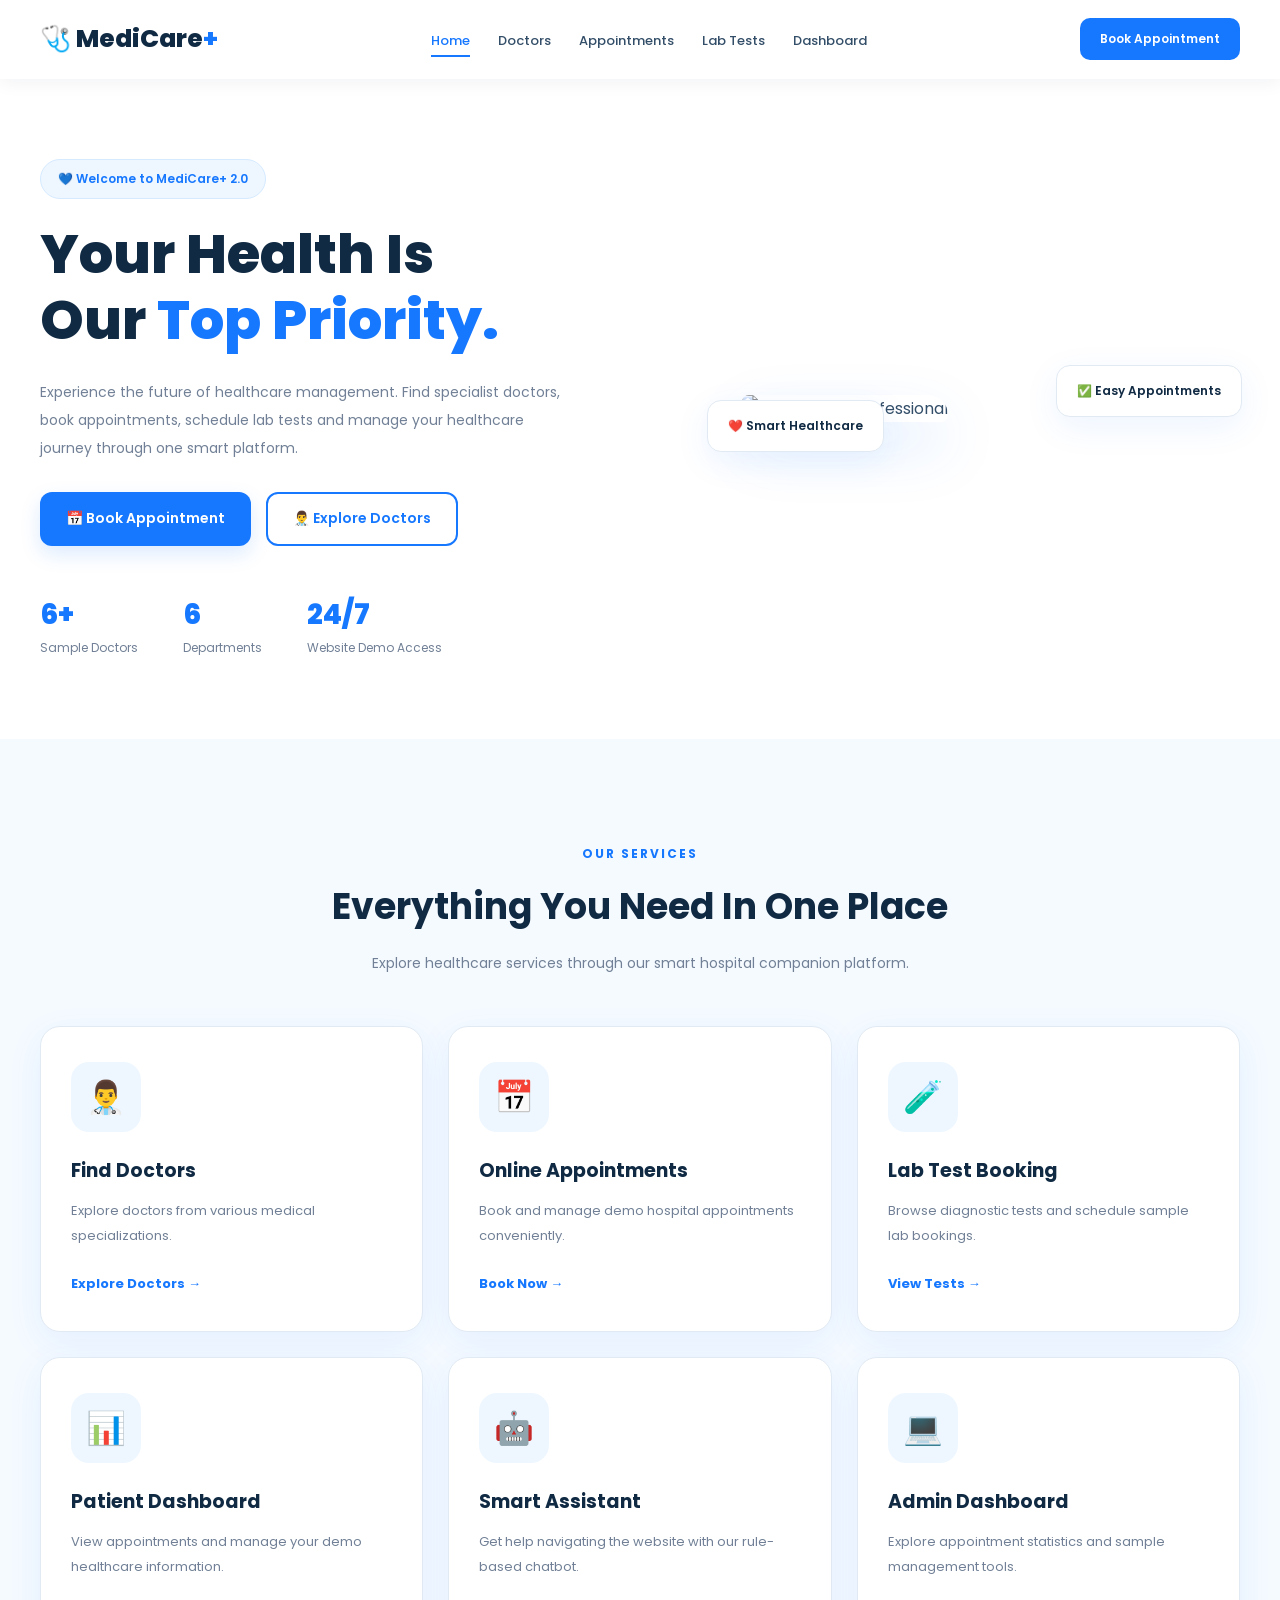
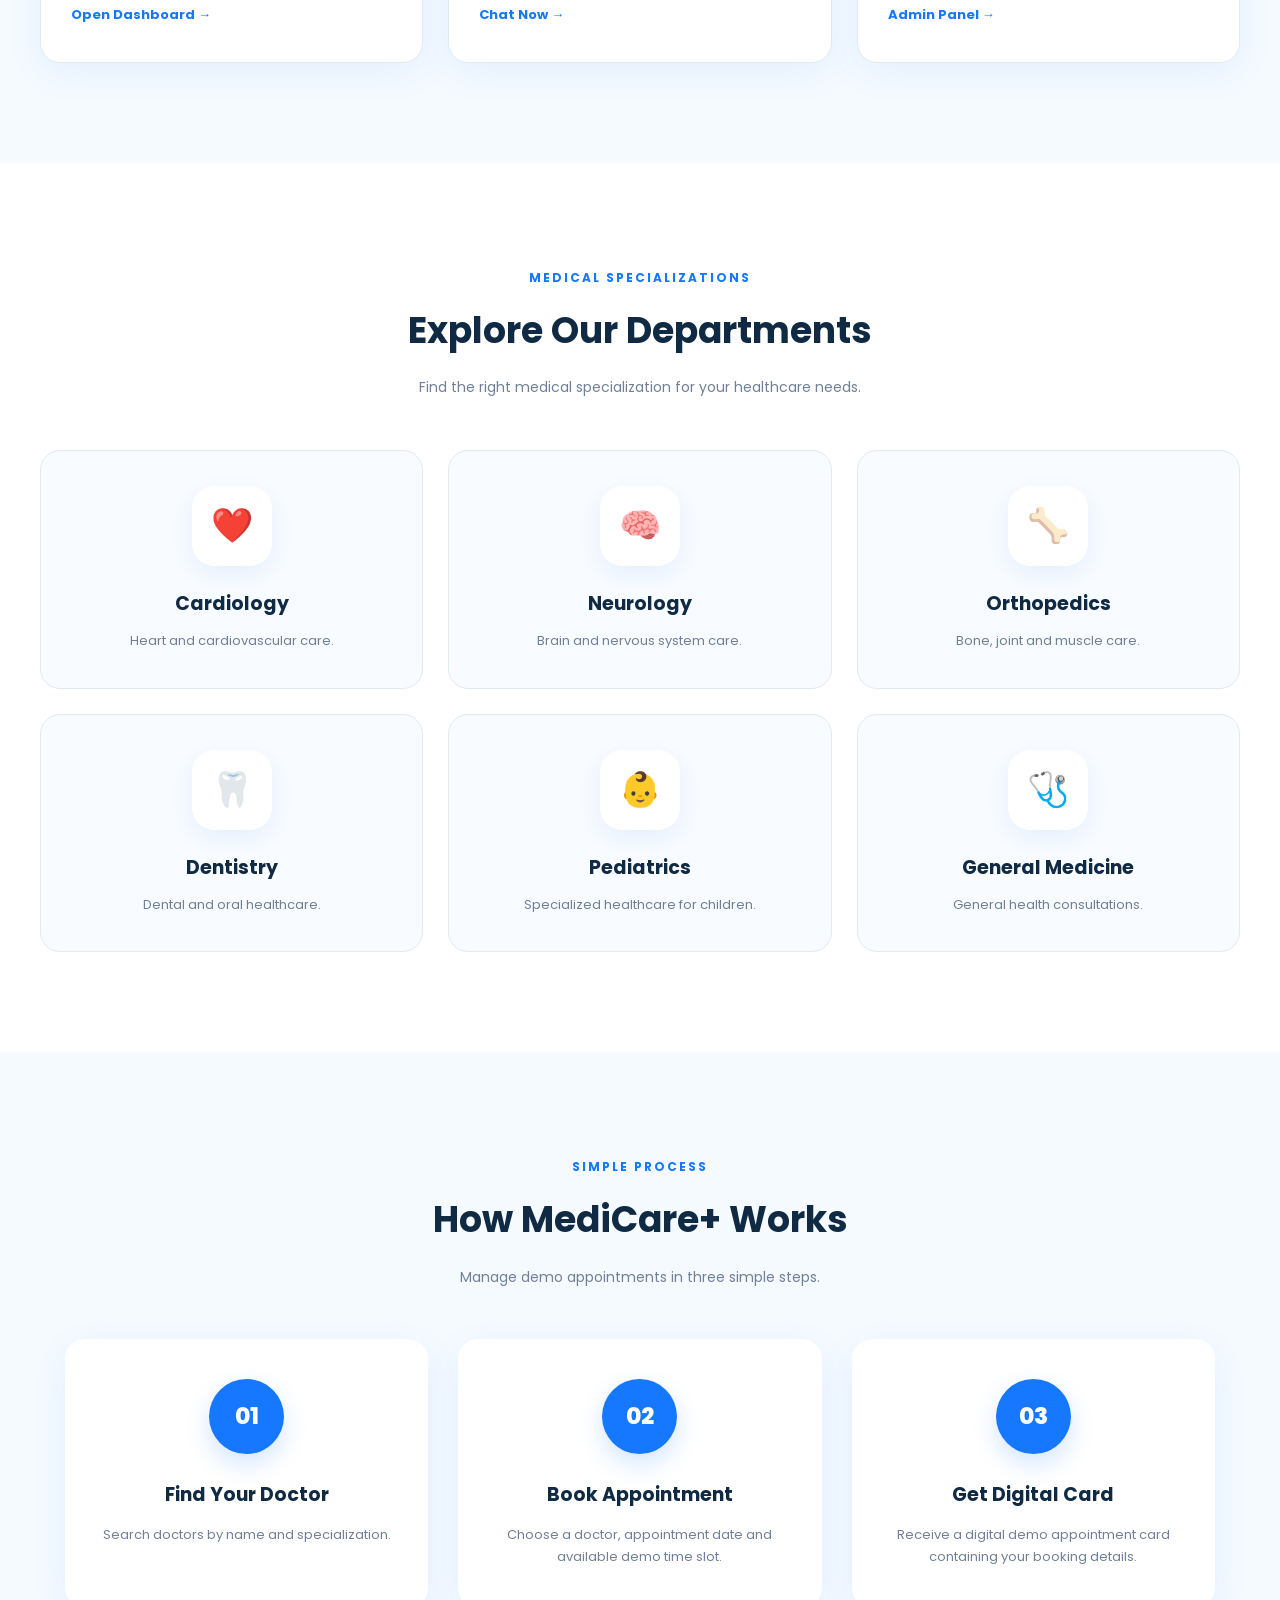
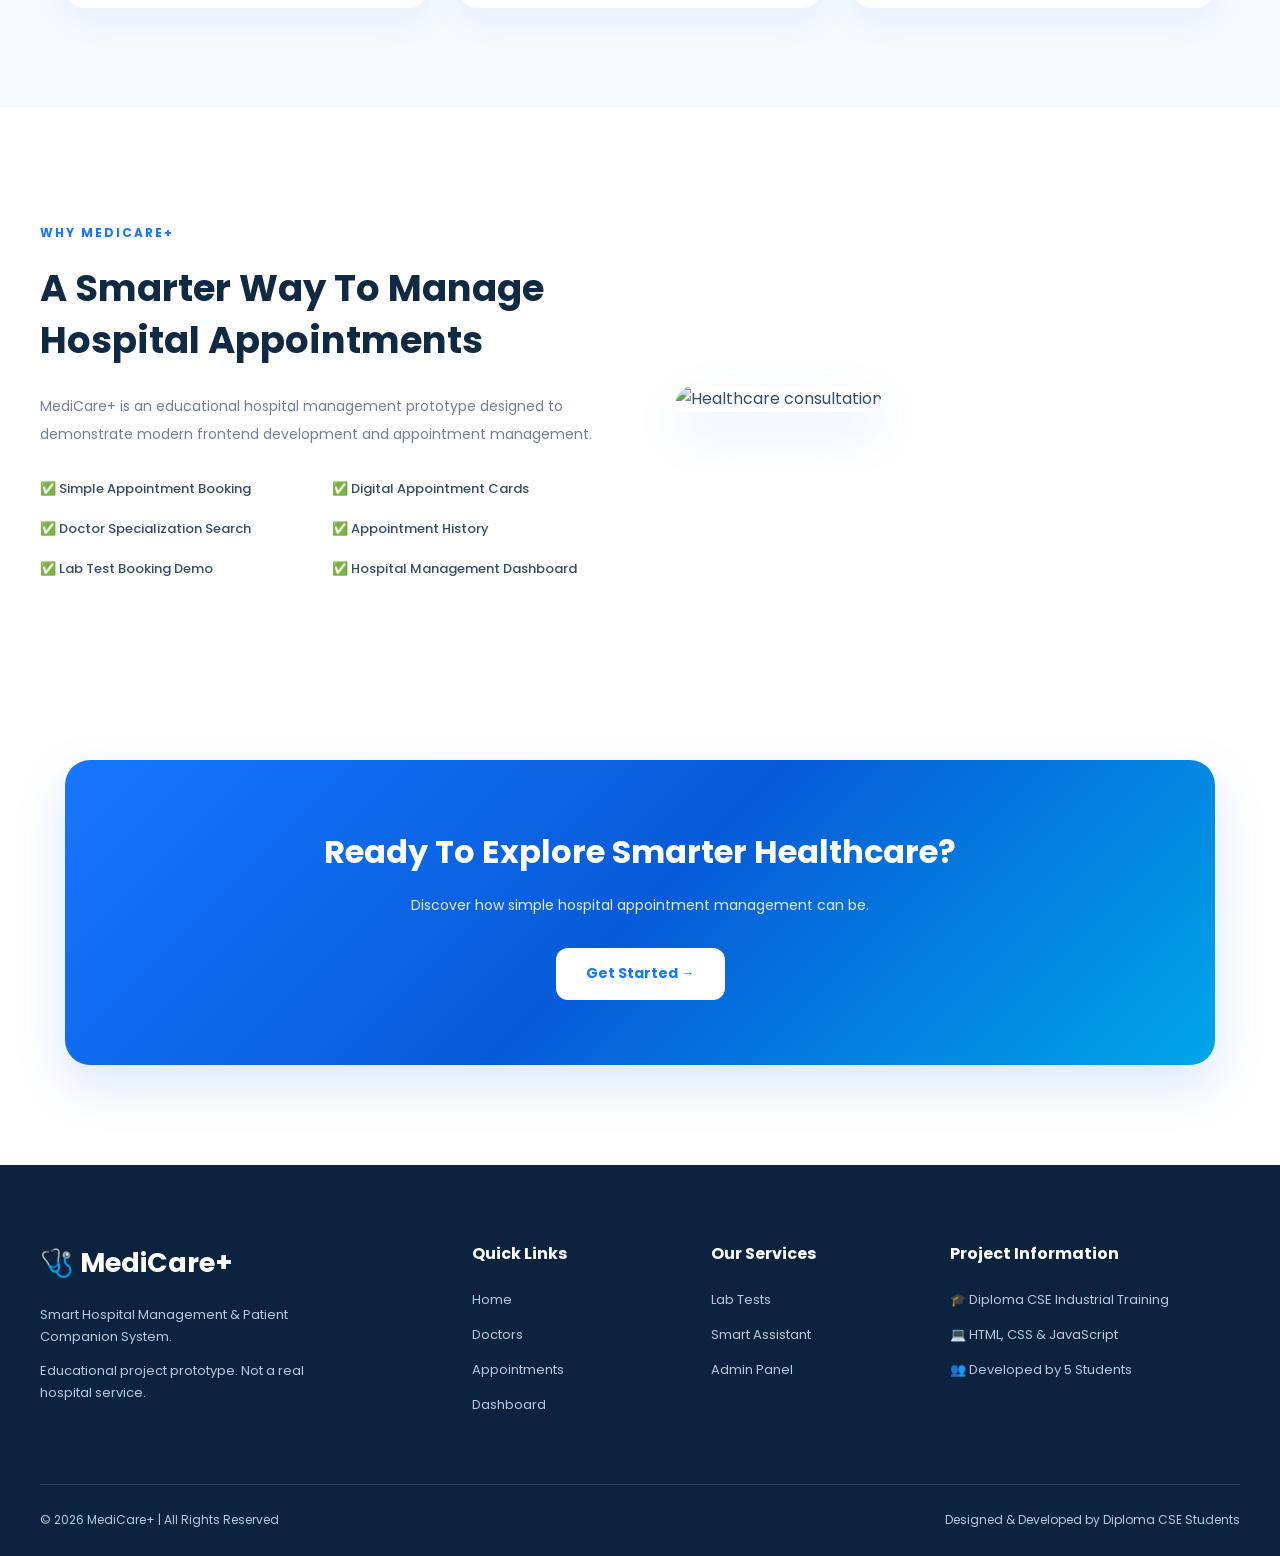
==== index.html @ 61b3fdb5 "main project" ====
<!DOCTYPE html>
<html lang="en">

<head>
    <meta charset="UTF-8">
    <meta name="viewport" content="width=device-width, initial-scale=1.0">

    <title>MediCare+ | Smart Hospital Companion</title>

    <!-- Google Fonts -->
    <link href="https://fonts.googleapis.com/css2?family=Poppins:wght@400;500;600;700;800&display=swap" rel="stylesheet">

    <!-- CSS -->
    <link rel="stylesheet" href="css/style.css">
</head>

<body>

    <!-- ================= NAVBAR ================= -->

    <header class="header">

        <nav class="navbar">

            <a href="index.html" class="logo">
                🩺 MediCare<span>+</span>
            </a>

            <ul class="nav-links">

                <li>
                    <a href="index.html" class="active">Home</a>
                </li>

                <li>
                    <a href="doctors.html">Doctors</a>
                </li>

                <li>
                    <a href="appointment.html">Appointments</a>
                </li>

                <li>
                    <a href="lab-tests.html">Lab Tests</a>
                </li>

                <li>
                    <a href="dashboard.html">Dashboard</a>
                </li>

            </ul>

            <a href="appointment.html" class="nav-btn">
                Book Appointment
            </a>

        </nav>

    </header>


    <!-- ================= HERO SECTION ================= -->

    <section class="hero" id="home">

        <div class="hero-content">

            <div class="hero-badge">
                💙 Welcome to MediCare+ 2.0
            </div>

            <h1>
                Your Health Is
                <br>
                Our <span>Top Priority.</span>
            </h1>

            <p>
                Experience the future of healthcare management.
                Find specialist doctors, book appointments,
                schedule lab tests and manage your healthcare
                journey through one smart platform.
            </p>

            <div class="hero-buttons">

                <a href="appointment.html" class="primary-btn">
                    📅 Book Appointment
                </a>

                <a href="doctors.html" class="secondary-btn">
                    👨‍⚕️ Explore Doctors
                </a>

            </div>

            <div class="hero-stats">

                <div class="stat">
                    <h3>6+</h3>
                    <p>Sample Doctors</p>
                </div>

                <div class="stat">
                    <h3>6</h3>
                    <p>Departments</p>
                </div>

                <div class="stat">
                    <h3>24/7</h3>
                    <p>Website Demo Access</p>
                </div>

            </div>

        </div>


        <div class="hero-image">

            <div class="hero-image-wrapper">

                <img
                    src="https://ik.imagekit.io/nbunyo4rh/doc%201.jpg"
                    alt="Healthcare professional"
                >

                <div class="floating-card card-one">
                    ❤️ Smart Healthcare
                </div>

                <div class="floating-card card-two">
                    ✅ Easy Appointments
                </div>

            </div>

        </div>

    </section>


    <!-- ================= SERVICES ================= -->

    <section class="services">

        <div class="section-title">

            <span>OUR SERVICES</span>

            <h2>Everything You Need In One Place</h2>

            <p>
                Explore healthcare services through our
                smart hospital companion platform.
            </p>

        </div>


        <div class="services-container">

            <div class="service-card">

                <div class="service-icon">👨‍⚕️</div>

                <h3>Find Doctors</h3>

                <p>
                    Explore doctors from various medical
                    specializations.
                </p>

                <a href="doctors.html">
                    Explore Doctors →
                </a>

            </div>


            <div class="service-card">

                <div class="service-icon">📅</div>

                <h3>Online Appointments</h3>

                <p>
                    Book and manage demo hospital
                    appointments conveniently.
                </p>

                <a href="appointment.html">
                    Book Now →
                </a>

            </div>


            <div class="service-card">

                <div class="service-icon">🧪</div>

                <h3>Lab Test Booking</h3>

                <p>
                    Browse diagnostic tests and
                    schedule sample lab bookings.
                </p>

                <a href="lab-tests.html">
                    View Tests →
                </a>

            </div>


            <div class="service-card">

                <div class="service-icon">📊</div>

                <h3>Patient Dashboard</h3>

                <p>
                    View appointments and manage
                    your demo healthcare information.
                </p>

                <a href="dashboard.html">
                    Open Dashboard →
                </a>

            </div>


            <div class="service-card">

                <div class="service-icon">🤖</div>

                <h3>Smart Assistant</h3>

                <p>
                    Get help navigating the website
                    with our rule-based chatbot.
                </p>

                <a href="chatbot.html">
                    Chat Now →
                </a>

            </div>


            <div class="service-card">

                <div class="service-icon">💻</div>

                <h3>Admin Dashboard</h3>

                <p>
                    Explore appointment statistics
                    and sample management tools.
                </p>

                <a href="admin.html">
                    Admin Panel →
                </a>

            </div>

        </div>

    </section>


    <!-- ================= DEPARTMENTS ================= -->

    <section class="departments" id="departments">

        <div class="section-title">

            <span>MEDICAL SPECIALIZATIONS</span>

            <h2>Explore Our Departments</h2>

            <p>
                Find the right medical specialization
                for your healthcare needs.
            </p>

        </div>


        <div class="department-container">

            <div class="department-card">

                <div class="department-icon">❤️</div>

                <h3>Cardiology</h3>

                <p>Heart and cardiovascular care.</p>

            </div>


            <div class="department-card">

                <div class="department-icon">🧠</div>

                <h3>Neurology</h3>

                <p>Brain and nervous system care.</p>

            </div>


            <div class="department-card">

                <div class="department-icon">🦴</div>

                <h3>Orthopedics</h3>

                <p>Bone, joint and muscle care.</p>

            </div>


            <div class="department-card">

                <div class="department-icon">🦷</div>

                <h3>Dentistry</h3>

                <p>Dental and oral healthcare.</p>

            </div>


            <div class="department-card">

                <div class="department-icon">👶</div>

                <h3>Pediatrics</h3>

                <p>Specialized healthcare for children.</p>

            </div>


            <div class="department-card">

                <div class="department-icon">🩺</div>

                <h3>General Medicine</h3>

                <p>General health consultations.</p>

            </div>

        </div>

    </section>


    <!-- ================= HOW IT WORKS ================= -->

    <section class="how-it-works">

        <div class="section-title">

            <span>SIMPLE PROCESS</span>

            <h2>How MediCare+ Works</h2>

            <p>
                Manage demo appointments in three simple steps.
            </p>

        </div>


        <div class="steps-container">

            <div class="step-card">

                <div class="step-number">01</div>

                <h3>Find Your Doctor</h3>

                <p>
                    Search doctors by name and specialization.
                </p>

            </div>


            <div class="step-card">

                <div class="step-number">02</div>

                <h3>Book Appointment</h3>

                <p>
                    Choose a doctor, appointment date
                    and available demo time slot.
                </p>

            </div>


            <div class="step-card">

                <div class="step-number">03</div>

                <h3>Get Digital Card</h3>

                <p>
                    Receive a digital demo appointment card
                    containing your booking details.
                </p>

            </div>

        </div>

    </section>


    <!-- ================= WHY CHOOSE US ================= -->

    <section class="why-choose">

        <div class="why-content">

            <span>WHY MEDICARE+</span>

            <h2>
                A Smarter Way To
                Manage Hospital Appointments
            </h2>

            <p>
                MediCare+ is an educational hospital management
                prototype designed to demonstrate modern
                frontend development and appointment management.
            </p>

            <div class="why-features">

                <div>✅ Simple Appointment Booking</div>

                <div>✅ Digital Appointment Cards</div>

                <div>✅ Doctor Specialization Search</div>

                <div>✅ Appointment History</div>

                <div>✅ Lab Test Booking Demo</div>

                <div>✅ Hospital Management Dashboard</div>

            </div>

        </div>


        <div class="why-image">

            <img
                src="https://ik.imagekit.io/nbunyo4rh/doc%202.jpg"
                alt="Healthcare consultation"
            >

        </div>

    </section>


    <!-- ================= CALL TO ACTION ================= -->

    <section class="cta-section">

        <div class="cta-box">

            <h2>
                Ready To Explore Smarter Healthcare?
            </h2>

            <p>
                Discover how simple hospital appointment
                management can be.
            </p>

            <a href="appointment.html" class="cta-btn">
                Get Started →
            </a>

        </div>

    </section>


    <!-- ================= FOOTER ================= -->

    <footer>

        <div class="footer-container">

            <div class="footer-about">

                <h2>🩺 MediCare+</h2>

                <p>
                    Smart Hospital Management &
                    Patient Companion System.
                </p>

                <p>
                    Educational project prototype.
                    Not a real hospital service.
                </p>

            </div>


            <div class="footer-links">

                <h3>Quick Links</h3>

                <a href="index.html">Home</a>

                <a href="doctors.html">Doctors</a>

                <a href="appointment.html">Appointments</a>

                <a href="dashboard.html">Dashboard</a>

            </div>


            <div class="footer-links">

                <h3>Our Services</h3>

                <a href="lab-tests.html">Lab Tests</a>

                <a href="chatbot.html">Smart Assistant</a>

                <a href="admin.html">Admin Panel</a>

            </div>


            <div class="footer-contact">

                <h3>Project Information</h3>

                <p>🎓 Diploma CSE Industrial Training</p>

                <p>💻 HTML, CSS & JavaScript</p>

                <p>👥 Developed by 5 Students</p>

            </div>

        </div>


        <div class="footer-bottom">

            <p>
                © 2026 MediCare+ | All Rights Reserved
            </p>

            <p>
                Designed & Developed by Diploma CSE Students
            </p>

        </div>

    </footer>


    <!-- JAVASCRIPT -->

    <script src="js/script.js"></script>

</body>
</html>
---- css/style.css ----
/* ==========================================
   MEDICARE+ 2.0
   BLUE & WHITE PROFESSIONAL THEME
========================================== */

/* GOOGLE FONT & GLOBAL RESET */

* {
    margin: 0;
    padding: 0;
    box-sizing: border-box;
}

:root {
    --primary: #1677ff;
    --primary-dark: #075bd8;
    --secondary: #00b8d9;
    --dark: #102a43;
    --text: #334e68;
    --gray: #718096;
    --light: #eef7ff;
    --white: #ffffff;
    --border: #e1eaf3;
    --shadow: 0 10px 35px rgba(22, 119, 255, 0.08);
}

html {
    scroll-behavior: smooth;
}

body {
    font-family: 'Poppins', sans-serif;
    background: #ffffff;
    color: var(--text);
    line-height: 1.7;
    overflow-x: hidden;
}

a {
    text-decoration: none;
}

button,
input,
select {
    font-family: 'Poppins', sans-serif;
}

button {
    cursor: pointer;
}

section {
    scroll-margin-top: 90px;
}

/* ==========================================
   COMMON BUTTONS
========================================== */

.primary-btn {
    display: inline-flex;
    align-items: center;
    justify-content: center;
    gap: 8px;

    padding: 14px 26px;

    color: white;
    background: var(--primary);

    border: none;
    border-radius: 12px;

    font-size: 14px;
    font-weight: 600;

    box-shadow: 0 8px 20px rgba(22, 119, 255, 0.15);

    transition: 0.3s ease;
}

.primary-btn:hover {
    background: var(--primary-dark);
    transform: translateY(-3px);
    box-shadow: 0 12px 25px rgba(22, 119, 255, 0.22);
}

.secondary-btn {
    display: inline-flex;
    align-items: center;
    justify-content: center;

    padding: 13px 25px;

    color: var(--primary);
    background: white;

    border: 2px solid var(--primary);
    border-radius: 12px;

    font-size: 14px;
    font-weight: 600;

    transition: 0.3s ease;
}

.secondary-btn:hover {
    color: white;
    background: var(--primary);
}

/* ==========================================
   NAVBAR
========================================== */

.header {
    position: sticky;
    top: 0;
    z-index: 1000;

    width: 100%;
    background: rgba(255, 255, 255, 0.97);

    box-shadow: 0 3px 18px rgba(16, 42, 67, 0.06);
    backdrop-filter: blur(12px);
}

.navbar {
    max-width: 1250px;
    margin: auto;
    padding: 18px 25px;

    display: flex;
    align-items: center;
    justify-content: space-between;
    gap: 25px;
}

.logo {
    color: var(--dark);
    font-size: 25px;
    font-weight: 800;
    white-space: nowrap;
}

.logo span {
    color: var(--primary);
}

.nav-links {
    display: flex;
    align-items: center;
    gap: 28px;
    list-style: none;
}

.nav-links a {
    position: relative;
    color: var(--text);
    font-size: 13px;
    font-weight: 500;
    transition: 0.3s;
}

.nav-links a:hover,
.nav-links a.active {
    color: var(--primary);
}

.nav-links a::after {
    content: "";
    position: absolute;
    bottom: -7px;
    left: 0;

    width: 0;
    height: 2px;

    background: var(--primary);
    transition: 0.3s;
}

.nav-links a:hover::after,
.nav-links a.active::after {
    width: 100%;
}

.nav-btn {
    padding: 11px 20px;

    color: white;
    background: var(--primary);

    border-radius: 10px;

    font-size: 12px;
    font-weight: 600;
    white-space: nowrap;

    transition: 0.3s;
}

.nav-btn:hover {
    background: var(--primary-dark);
}

/* ==========================================
   HERO SECTION
========================================== */

.hero {
    max-width: 1250px;
    min-height: 650px;
    margin: auto;
    padding: 80px 25px;

    display: grid;
    grid-template-columns: 1.1fr 0.9fr;
    align-items: center;
    gap: 55px;
}

.hero-content {
    animation: slideInLeft 0.9s ease;
}

.hero-badge {
    display: inline-block;

    padding: 9px 17px;
    margin-bottom: 22px;

    color: var(--primary);
    background: var(--light);

    border: 1px solid #d5eaff;
    border-radius: 30px;

    font-size: 12px;
    font-weight: 600;
}

.hero-content h1 {
    color: var(--dark);
    font-size: 55px;
    font-weight: 800;
    line-height: 1.2;
    margin-bottom: 25px;
}

.hero-content h1 span {
    color: var(--primary);
}

.hero-content > p {
    max-width: 530px;
    color: var(--gray);
    font-size: 14px;
    line-height: 2;
    margin-bottom: 30px;
}

.hero-buttons {
    display: flex;
    flex-wrap: wrap;
    gap: 15px;
}

.hero-stats {
    display: flex;
    flex-wrap: wrap;
    gap: 45px;
    margin-top: 45px;
}

.stat h3 {
    color: var(--primary);
    font-size: 28px;
    font-weight: 800;
}

.stat p {
    color: var(--gray);
    font-size: 12px;
}

.hero-image {
    display: flex;
    justify-content: center;
}

.hero-image-wrapper {
    position: relative;
    width: 100%;
    max-width: 480px;

    animation: floatDoctor 5s ease-in-out infinite;
}

.hero-image-wrapper > img {
    width: 100%;
    height: 490px;

    object-fit: cover;

    border-radius: 35px 100px 35px 100px;

    box-shadow: 0 25px 60px rgba(22, 119, 255, 0.15);
}

.floating-card {
    position: absolute;

    padding: 15px 20px;

    background: white;
    border: 1px solid var(--border);
    border-radius: 14px;

    box-shadow: var(--shadow);

    color: var(--dark);
    font-size: 12px;
    font-weight: 600;

    animation: floatingCard 3.5s ease-in-out infinite;
}

.card-one {
    top: 18%;
    left: -35px;
}

.card-two {
    right: -20px;
    bottom: 18%;
    animation-delay: 1s;
}

/* ==========================================
   SERVICES
========================================== */

.services {
    padding: 100px 25px;
    background: #f5faff;
}

.section-title {
    text-align: center;
    margin-bottom: 50px;
}

.section-title span {
    display: inline-block;

    color: var(--primary);

    font-size: 12px;
    font-weight: 700;
    letter-spacing: 2px;

    margin-bottom: 12px;
}

.section-title h2 {
    color: var(--dark);
    font-size: 36px;
    font-weight: 700;
    margin-bottom: 15px;
}

.section-title p {
    max-width: 600px;
    margin: auto;

    color: var(--gray);
    font-size: 14px;
}

.services-container {
    max-width: 1200px;
    margin: auto;

    display: grid;
    grid-template-columns: repeat(3, 1fr);
    gap: 25px;
}

.service-card {
    padding: 35px 30px;

    background: white;
    border: 1px solid var(--border);
    border-radius: 20px;

    box-shadow: var(--shadow);

    transition: 0.35s ease;
}

.service-card:hover {
    transform: translateY(-10px);
    border-color: #b9d9ff;
    box-shadow: 0 20px 45px rgba(22, 119, 255, 0.13);
}

.service-icon {
    display: flex;
    align-items: center;
    justify-content: center;

    width: 70px;
    height: 70px;

    background: var(--light);
    border-radius: 18px;

    font-size: 32px;

    margin-bottom: 23px;
}

.service-card h3 {
    color: var(--dark);
    font-size: 19px;
    margin-bottom: 12px;
}

.service-card p {
    color: var(--gray);
    font-size: 13px;
    line-height: 1.9;
    margin-bottom: 20px;
}

.service-card a {
    color: var(--primary);
    font-size: 13px;
    font-weight: 700;
}

.service-card a:hover {
    color: var(--primary-dark);
}

/* ==========================================
   DEPARTMENTS
========================================== */

.departments {
    padding: 100px 25px;
    background: white;
}

.department-container {
    max-width: 1200px;
    margin: auto;

    display: grid;
    grid-template-columns: repeat(3, 1fr);
    gap: 25px;
}

.department-card {
    padding: 35px 25px;

    text-align: center;

    background: #f8fbff;
    border: 1px solid var(--border);
    border-radius: 20px;

    transition: 0.35s ease;
}

.department-card:hover {
    transform: translateY(-8px);
    background: var(--light);
    border-color: #b9d9ff;
}

.department-icon {
    display: flex;
    align-items: center;
    justify-content: center;

    width: 80px;
    height: 80px;

    margin: 0 auto 22px;

    background: white;
    border-radius: 22px;

    font-size: 34px;

    box-shadow: 0 8px 22px rgba(22, 119, 255, 0.08);
}

.department-card h3 {
    color: var(--dark);
    font-size: 19px;
    margin-bottom: 10px;
}

.department-card p {
    color: var(--gray);
    font-size: 13px;
}

/* ==========================================
   HOW IT WORKS
========================================== */

.how-it-works {
    padding: 100px 25px;
    background: #f5faff;
}

.steps-container {
    max-width: 1150px;
    margin: auto;

    display: grid;
    grid-template-columns: repeat(3, 1fr);
    gap: 30px;
}

.step-card {
    padding: 40px 30px;

    background: white;
    border-radius: 20px;

    text-align: center;
    box-shadow: var(--shadow);

    transition: 0.35s;
}

.step-card:hover {
    transform: translateY(-8px);
}

.step-number {
    display: flex;
    align-items: center;
    justify-content: center;

    width: 75px;
    height: 75px;

    margin: 0 auto 25px;

    background: var(--primary);
    color: white;

    border-radius: 50%;

    font-size: 23px;
    font-weight: 800;

    box-shadow: 0 10px 25px rgba(22, 119, 255, 0.18);
}

.step-card h3 {
    color: var(--dark);
    font-size: 19px;
    margin-bottom: 12px;
}

.step-card p {
    color: var(--gray);
    font-size: 13px;
}

/* ==========================================
   WHY CHOOSE MEDICARE+
========================================== */

.why-choose {
    max-width: 1250px;
    margin: auto;
    padding: 110px 25px;

    display: grid;
    grid-template-columns: 1fr 1fr;
    align-items: center;
    gap: 70px;
}

.why-content > span {
    color: var(--primary);
    font-size: 12px;
    font-weight: 700;
    letter-spacing: 2px;
}

.why-content h2 {
    color: var(--dark);
    font-size: 37px;
    line-height: 1.4;
    margin: 18px 0 25px;
}

.why-content > p {
    color: var(--gray);
    font-size: 14px;
    line-height: 2;
    margin-bottom: 30px;
}

.why-features {
    display: grid;
    grid-template-columns: 1fr 1fr;
    gap: 18px;
}

.why-features div {
    font-size: 13px;
    font-weight: 500;
    color: var(--text);
}

.why-image img {
    width: 100%;
    height: 440px;

    object-fit: cover;

    border-radius: 80px 25px 80px 25px;

    box-shadow: 0 20px 50px rgba(22, 119, 255, 0.12);
}

/* ==========================================
   CALL TO ACTION
========================================== */

.cta-section {
    padding: 70px 25px 100px;
}

.cta-box {
    max-width: 1150px;
    margin: auto;
    padding: 65px 30px;

    text-align: center;

    color: white;

    background: linear-gradient(
        135deg,
        #1677ff,
        #075bd8,
        #00a6e8
    );

    border-radius: 25px;

    box-shadow: 0 20px 50px rgba(22, 119, 255, 0.17);
}

.cta-box h2 {
    font-size: 32px;
    margin-bottom: 15px;
}

.cta-box p {
    font-size: 14px;
    opacity: 0.9;
    margin-bottom: 30px;
}

.cta-btn {
    display: inline-block;

    padding: 14px 30px;

    background: white;
    color: var(--primary);

    border-radius: 12px;

    font-size: 14px;
    font-weight: 700;

    transition: 0.3s;
}

.cta-btn:hover {
    transform: translateY(-4px);
    box-shadow: 0 10px 25px rgba(0, 0, 0, 0.12);
}

/* ==========================================
   FOOTER
========================================== */

footer {
    background: #0c2340;
    color: white;
    padding: 75px 25px 25px;
}

.footer-container {
    max-width: 1200px;
    margin: auto;

    display: grid;
    grid-template-columns: 2fr 1fr 1fr 1.5fr;
    gap: 45px;
}

.footer-about h2 {
    font-size: 27px;
    margin-bottom: 18px;
}

.footer-about p {
    max-width: 310px;
    color: #b8c7d9;
    font-size: 13px;
    margin-bottom: 12px;
}

.footer-links h3,
.footer-contact h3 {
    font-size: 16px;
    margin-bottom: 22px;
}

.footer-links a {
    display: block;
    color: #b8c7d9;
    font-size: 13px;
    margin-bottom: 13px;
    transition: 0.3s;
}

.footer-links a:hover {
    color: #67c7ff;
}

.footer-contact p {
    color: #b8c7d9;
    font-size: 13px;
    margin-bottom: 13px;
}

.footer-bottom {
    max-width: 1200px;
    margin: 55px auto 0;
    padding-top: 25px;

    border-top: 1px solid rgba(255, 255, 255, 0.12);

    display: flex;
    justify-content: space-between;
    gap: 20px;
}

.footer-bottom p {
    color: #b8c7d9;
    font-size: 12px;
}

/* ==========================================
   ANIMATIONS
========================================== */

@keyframes slideInLeft {
    from {
        opacity: 0;
        transform: translateX(-35px);
    }

    to {
        opacity: 1;
        transform: translateX(0);
    }
}

@keyframes floatDoctor {
    0%, 100% {
        transform: translateY(0);
    }

    50% {
        transform: translateY(-15px);
    }
}

@keyframes floatingCard {
    0%, 100% {
        transform: translateY(0);
    }

    50% {
        transform: translateY(-12px);
    }
}

/* ==========================================
   TABLET RESPONSIVE
========================================== */

@media (max-width: 1024px) {

    .nav-links {
        gap: 15px;
    }

    .nav-links a {
        font-size: 12px;
    }

    .hero {
        gap: 30px;
    }

    .hero-content h1 {
        font-size: 43px;
    }

    .hero-image-wrapper > img {
        height: 420px;
    }

    .services-container,
    .department-container {
        grid-template-columns: repeat(2, 1fr);
    }

    .footer-container {
        grid-template-columns: repeat(2, 1fr);
    }

}

/* ==========================================
   MOBILE RESPONSIVE
========================================== */

@media (max-width: 768px) {

    .navbar {
        padding: 15px 20px;
    }

    .logo {
        font-size: 21px;
    }

    .nav-links {
        display: none;
    }

    .nav-btn {
        font-size: 11px;
        padding: 10px 12px;
    }

    .hero {
        grid-template-columns: 1fr;
        padding: 65px 20px;
        text-align: center;
    }

    .hero-content h1 {
        font-size: 39px;
    }

    .hero-content > p {
        margin-left: auto;
        margin-right: auto;
    }

    .hero-buttons,
    .hero-stats {
        justify-content: center;
    }

    .hero-image-wrapper > img {
        height: 380px;
        border-radius: 30px;
    }

    .floating-card {
        font-size: 10px;
        padding: 10px 13px;
    }

    .card-one {
        left: 0;
    }

    .card-two {
        right: 0;
    }

    .services,
    .departments,
    .how-it-works {
        padding: 75px 20px;
    }

    .section-title h2 {
        font-size: 29px;
    }

    .services-container,
    .department-container,
    .steps-container {
        grid-template-columns: repeat(2, 1fr);
        gap: 20px;
    }

    .why-choose {
        grid-template-columns: 1fr;
        padding: 75px 20px;
        gap: 40px;
    }

    .why-content h2 {
        font-size: 30px;
    }

    .why-image img {
        height: 340px;
        border-radius: 30px;
    }

    .cta-box {
        padding: 45px 22px;
    }

    .cta-box h2 {
        font-size: 25px;
    }

    .footer-container {
        grid-template-columns: repeat(2, 1fr);
        gap: 35px;
    }

    .footer-bottom {
        flex-direction: column;
        text-align: center;
    }

}

/* ==========================================
   SMALL MOBILE DEVICES
========================================== */

@media (max-width: 480px) {

    .hero-content h1 {
        font-size: 32px;
    }

    .hero-stats {
        gap: 25px;
    }

    .hero-image-wrapper > img {
        height: 300px;
    }

    .services-container,
    .department-container,
    .steps-container {
        grid-template-columns: 1fr;
    }

    .why-features {
        grid-template-columns: 1fr;
    }

    .footer-container {
        grid-template-columns: 1fr;
    }

}

/* ==========================================
   ACCESSIBILITY
========================================== */

@media (prefers-reduced-motion: reduce) {

    *,
    *::before,
    *::after {
        animation-duration: 0.01ms !important;
        animation-iteration-count: 1 !important;
        transition-duration: 0.01ms !important;
        scroll-behavior: auto !important;
    }

}
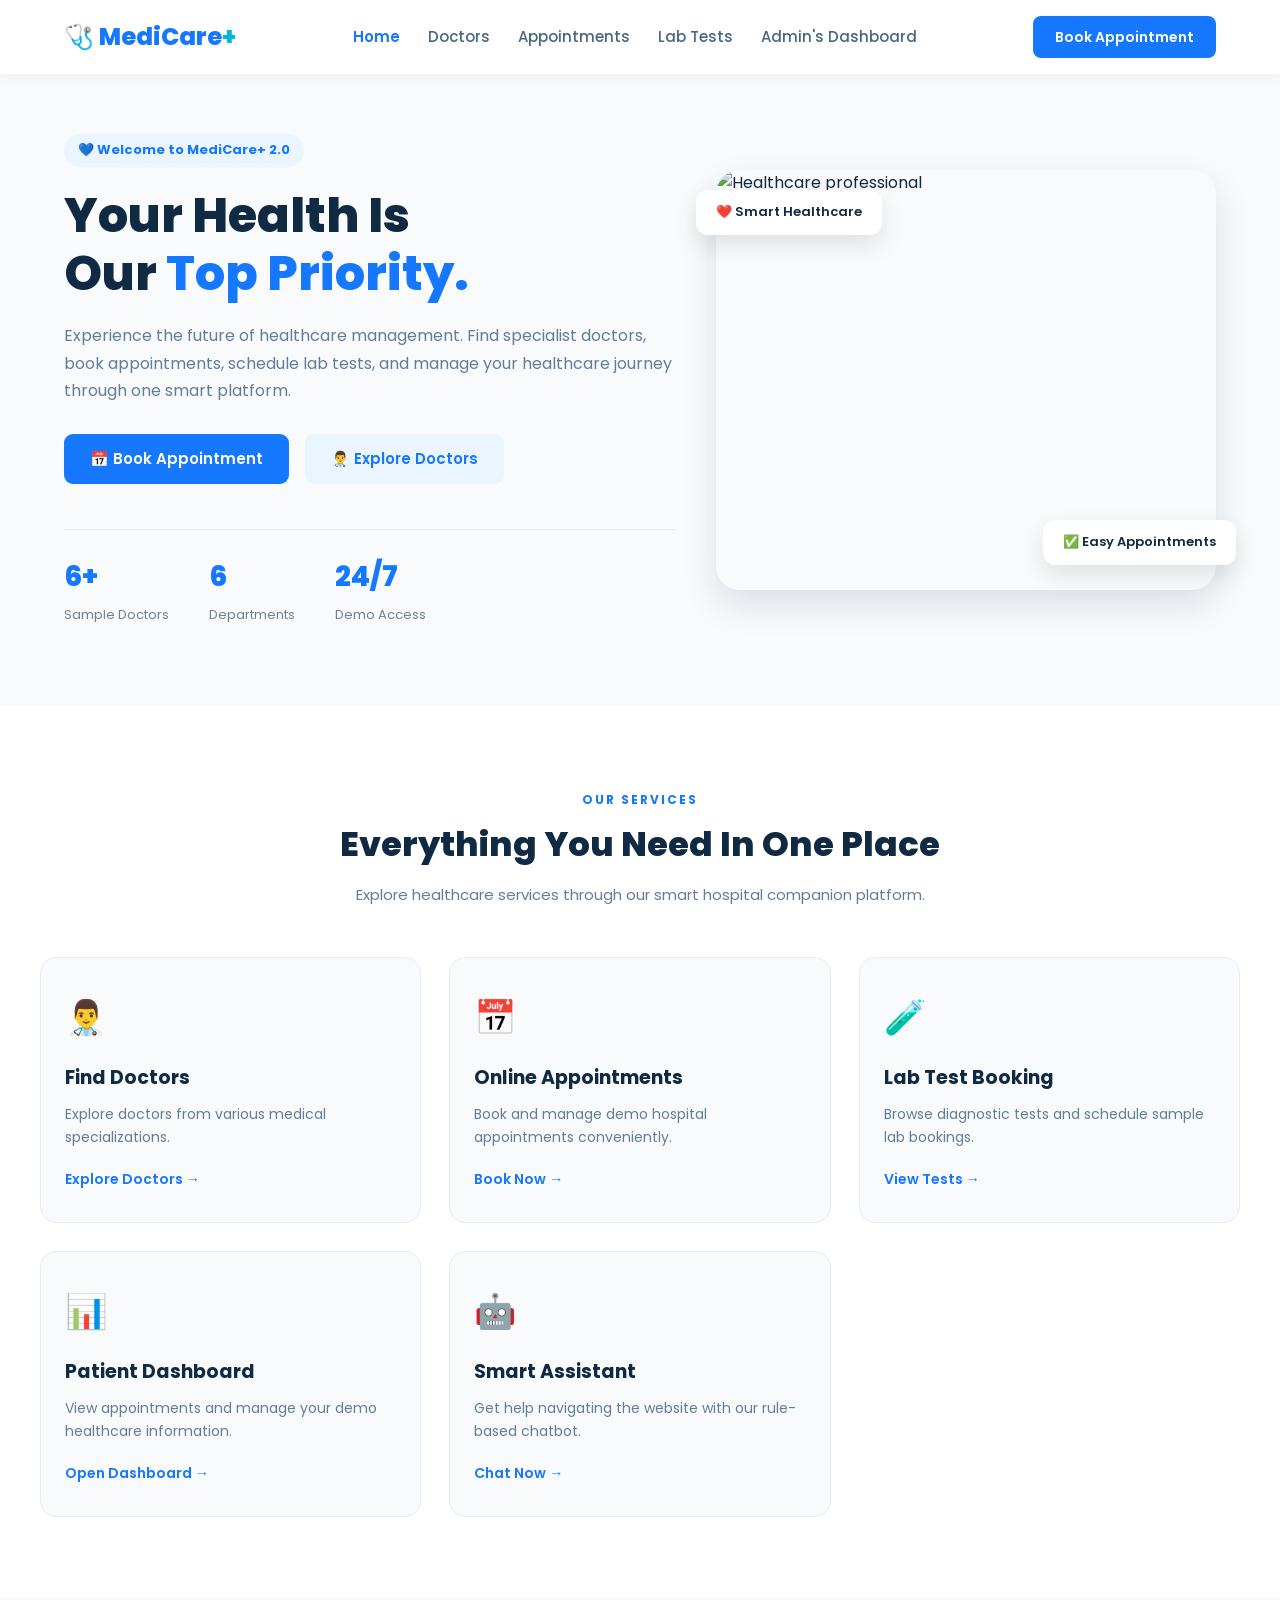
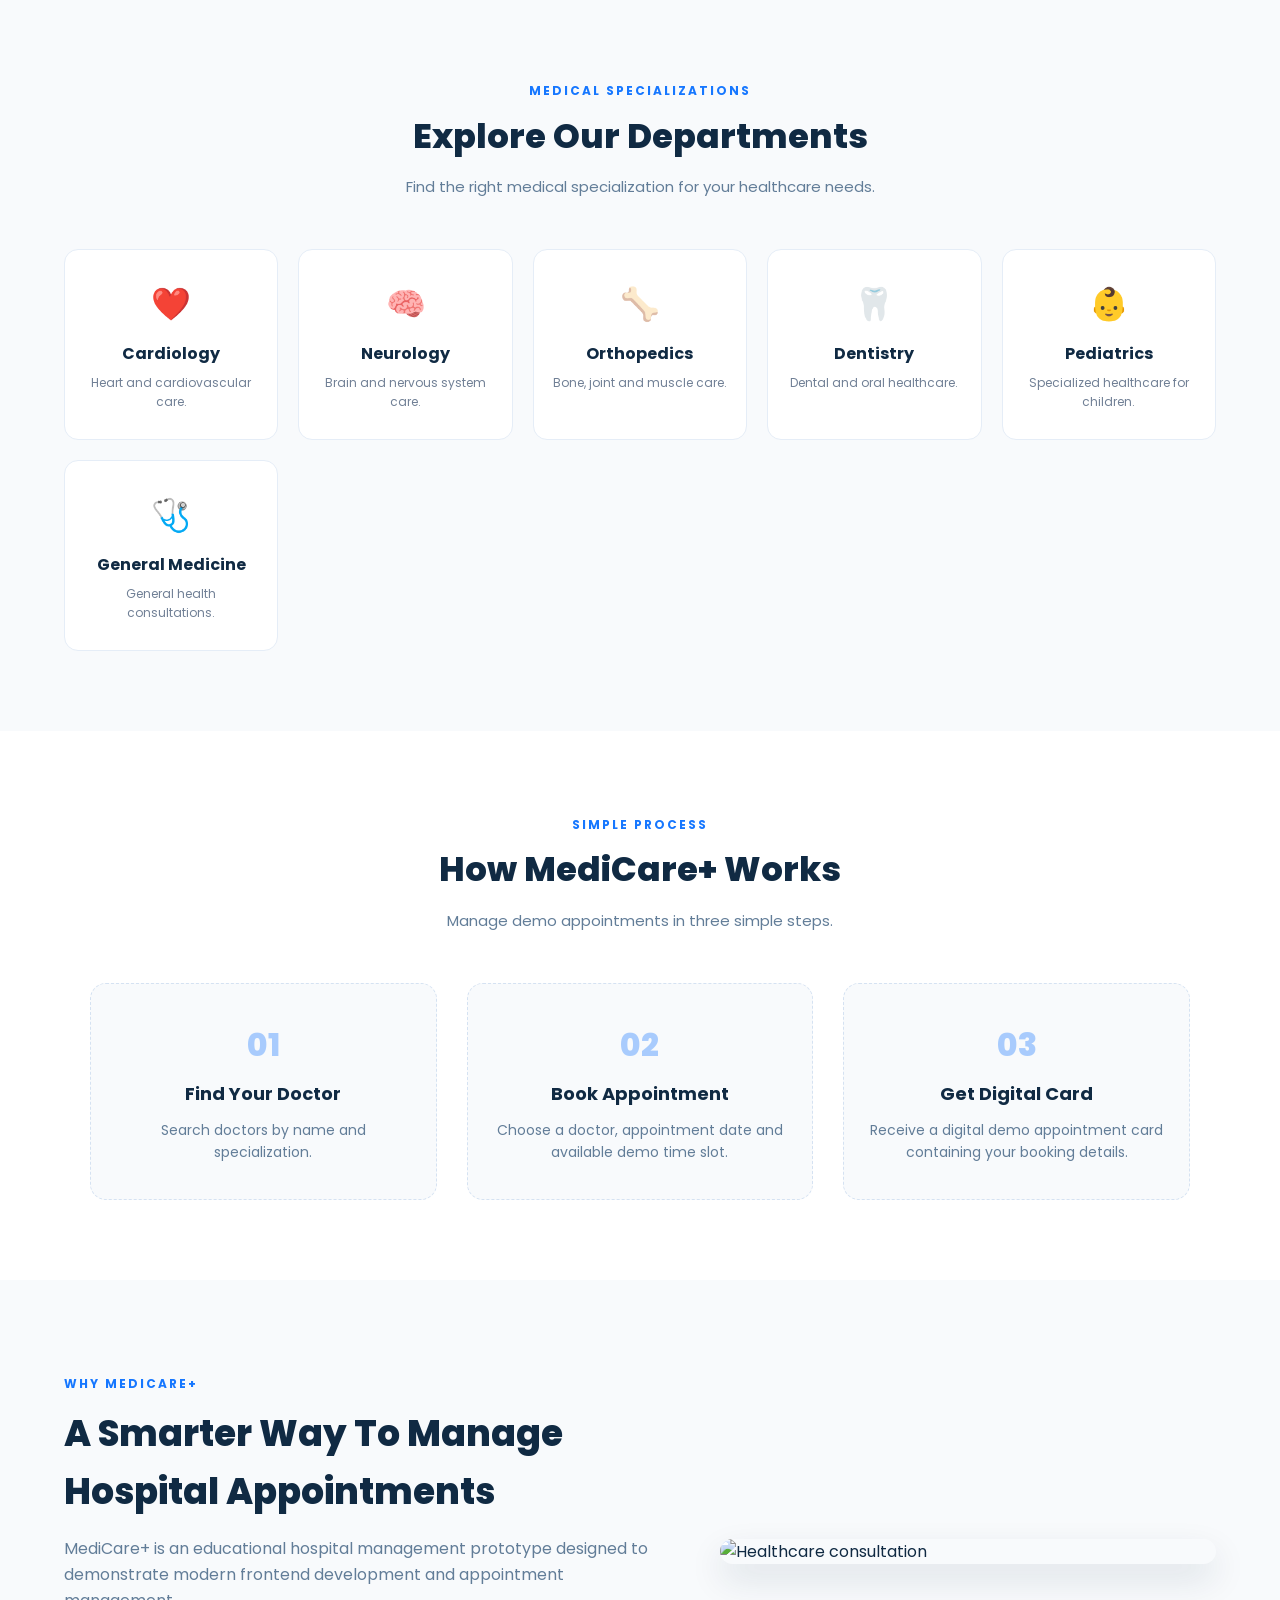
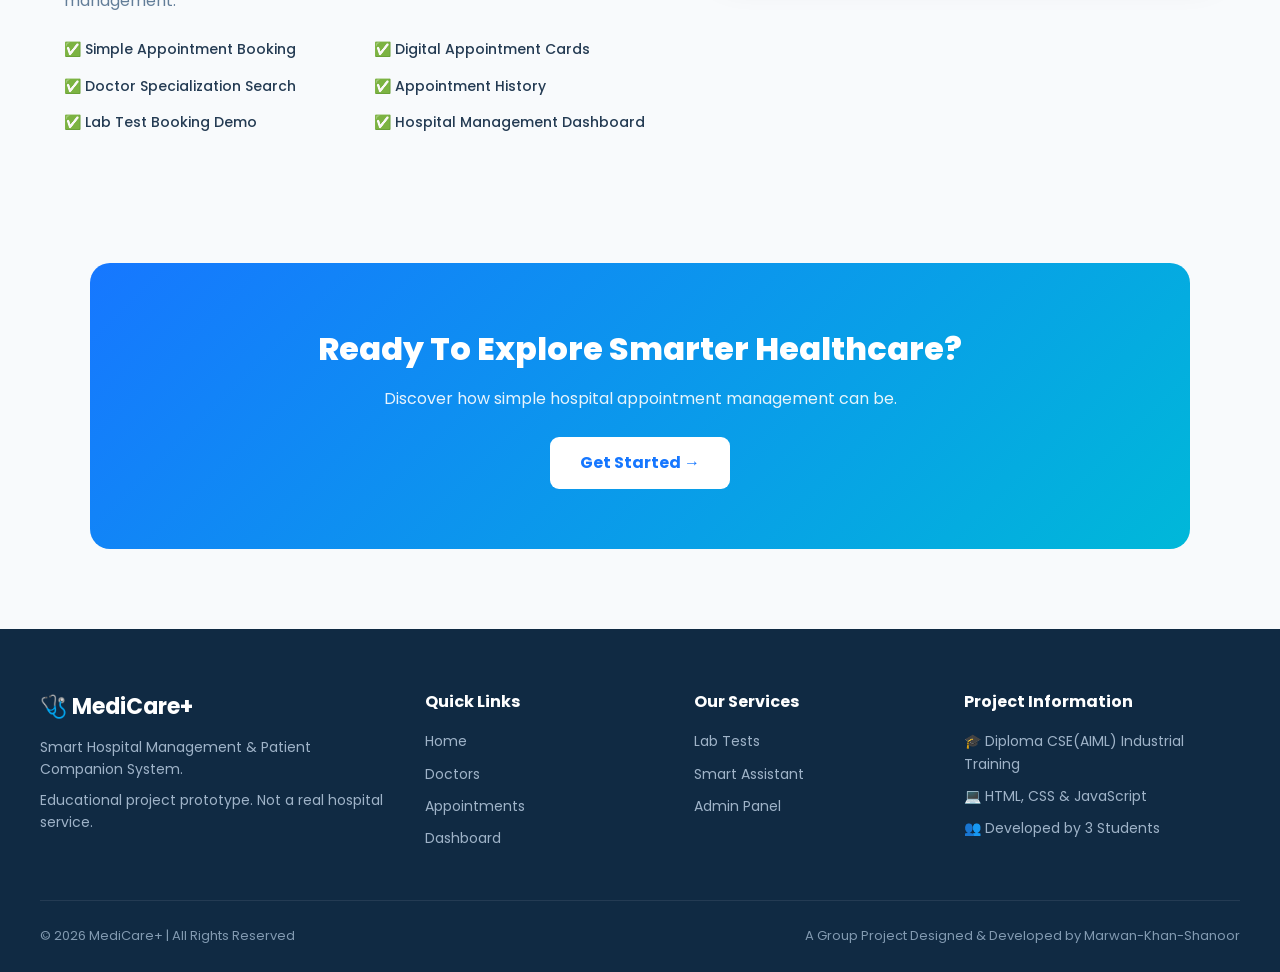
==== commit 5dc2c333: "updated css n html" ====
--- a/index.html
+++ b/index.html
@@ -1,589 +1,290 @@
-<!DOCTYPE html>
+<!doctype html>
 <html lang="en">
-
-<head>
-    <meta charset="UTF-8">
-    <meta name="viewport" content="width=device-width, initial-scale=1.0">
-
+  <head>
+    <meta charset="UTF-8" />
+    <meta name="viewport" content="width=device-width, initial-scale=1.0" />
     <title>MediCare+ | Smart Hospital Companion</title>
 
     <!-- Google Fonts -->
-    <link href="https://fonts.googleapis.com/css2?family=Poppins:wght@400;500;600;700;800&display=swap" rel="stylesheet">
+    <link rel="preconnect" href="https://fonts.googleapis.com" />
+    <link rel="preconnect" href="https://fonts.gstatic.com" crossorigin />
+    <link
+      href="https://fonts.googleapis.com/css2?family=Poppins:wght@400;500;600;700;800&display=swap"
+      rel="stylesheet"
+    />
 
     <!-- CSS -->
-    <link rel="stylesheet" href="css/style.css">
-</head>
-
-<body>
-
+    <link rel="stylesheet" href="css/style.css" />
+  </head>
+
+  <body>
     <!-- ================= NAVBAR ================= -->
-
     <header class="header">
-
-        <nav class="navbar">
-
-            <a href="index.html" class="logo">
-                🩺 MediCare<span>+</span>
-            </a>
-
-            <ul class="nav-links">
-
-                <li>
-                    <a href="index.html" class="active">Home</a>
-                </li>
-
-                <li>
-                    <a href="doctors.html">Doctors</a>
-                </li>
-
-                <li>
-                    <a href="appointment.html">Appointments</a>
-                </li>
-
-                <li>
-                    <a href="lab-tests.html">Lab Tests</a>
-                </li>
-
-                <li>
-                    <a href="dashboard.html">Dashboard</a>
-                </li>
-
-            </ul>
-
-            <a href="appointment.html" class="nav-btn">
-                Book Appointment
-            </a>
-
-        </nav>
-
+      <nav class="navbar">
+        <a href="index.html" class="logo">🩺 MediCare<span>+</span></a>
+
+        <ul class="nav-links">
+          <li><a href="index.html" class="active">Home</a></li>
+          <li><a href="doctors.html">Doctors</a></li>
+          <li><a href="appointment.html">Appointments</a></li>
+          <li><a href="lab-tests.html">Lab Tests</a></li>
+          <li><a href="admin.html">Admin's Dashboard</a></li>
+        </ul>
+
+        <a href="appointment.html" class="nav-btn">Book Appointment</a>
+      </nav>
     </header>
 
-
     <!-- ================= HERO SECTION ================= -->
-
     <section class="hero" id="home">
-
-        <div class="hero-content">
-
-            <div class="hero-badge">
-                💙 Welcome to MediCare+ 2.0
-            </div>
-
-            <h1>
-                Your Health Is
-                <br>
-                Our <span>Top Priority.</span>
-            </h1>
-
-            <p>
-                Experience the future of healthcare management.
-                Find specialist doctors, book appointments,
-                schedule lab tests and manage your healthcare
-                journey through one smart platform.
-            </p>
-
-            <div class="hero-buttons">
-
-                <a href="appointment.html" class="primary-btn">
-                    📅 Book Appointment
-                </a>
-
-                <a href="doctors.html" class="secondary-btn">
-                    👨‍⚕️ Explore Doctors
-                </a>
-
-            </div>
-
-            <div class="hero-stats">
-
-                <div class="stat">
-                    <h3>6+</h3>
-                    <p>Sample Doctors</p>
-                </div>
-
-                <div class="stat">
-                    <h3>6</h3>
-                    <p>Departments</p>
-                </div>
-
-                <div class="stat">
-                    <h3>24/7</h3>
-                    <p>Website Demo Access</p>
-                </div>
-
-            </div>
-
-        </div>
-
-
-        <div class="hero-image">
-
-            <div class="hero-image-wrapper">
-
-                <img
-                    src="https://ik.imagekit.io/nbunyo4rh/doc%201.jpg"
-                    alt="Healthcare professional"
-                >
-
-                <div class="floating-card card-one">
-                    ❤️ Smart Healthcare
-                </div>
-
-                <div class="floating-card card-two">
-                    ✅ Easy Appointments
-                </div>
-
-            </div>
-
-        </div>
-
-    </section>
-
+      <div class="hero-content">
+        <div class="hero-badge">💙 Welcome to MediCare+ 2.0</div>
+
+        <h1>Your Health Is<br />Our <span>Top Priority.</span></h1>
+
+        <p>
+          Experience the future of healthcare management. Find specialist
+          doctors, book appointments, schedule lab tests, and manage your
+          healthcare journey through one smart platform.
+        </p>
+
+        <div class="hero-buttons">
+          <a href="appointment.html" class="primary-btn">📅 Book Appointment</a>
+          <a href="doctors.html" class="secondary-btn">👨‍⚕️ Explore Doctors</a>
+        </div>
+
+        <div class="hero-stats">
+          <div class="stat">
+            <h3>6+</h3>
+            <p>Sample Doctors</p>
+          </div>
+          <div class="stat">
+            <h3>6</h3>
+            <p>Departments</p>
+          </div>
+          <div class="stat">
+            <h3>24/7</h3>
+            <p>Demo Access</p>
+          </div>
+        </div>
+      </div>
+
+      <div class="hero-image">
+        <div class="hero-image-wrapper">
+          <img
+            src="https://ik.imagekit.io/nbunyo4rh/doc%201.jpg"
+            alt="Healthcare professional"
+          />
+          <div class="floating-card card-one">❤️ Smart Healthcare</div>
+          <div class="floating-card card-two">✅ Easy Appointments</div>
+        </div>
+      </div>
+    </section>
 
     <!-- ================= SERVICES ================= -->
-
     <section class="services">
-
-        <div class="section-title">
-
-            <span>OUR SERVICES</span>
-
-            <h2>Everything You Need In One Place</h2>
-
-            <p>
-                Explore healthcare services through our
-                smart hospital companion platform.
-            </p>
-
-        </div>
-
-
-        <div class="services-container">
-
-            <div class="service-card">
-
-                <div class="service-icon">👨‍⚕️</div>
-
-                <h3>Find Doctors</h3>
-
-                <p>
-                    Explore doctors from various medical
-                    specializations.
-                </p>
-
-                <a href="doctors.html">
-                    Explore Doctors →
-                </a>
-
-            </div>
-
-
-            <div class="service-card">
-
-                <div class="service-icon">📅</div>
-
-                <h3>Online Appointments</h3>
-
-                <p>
-                    Book and manage demo hospital
-                    appointments conveniently.
-                </p>
-
-                <a href="appointment.html">
-                    Book Now →
-                </a>
-
-            </div>
-
-
-            <div class="service-card">
-
-                <div class="service-icon">🧪</div>
-
-                <h3>Lab Test Booking</h3>
-
-                <p>
-                    Browse diagnostic tests and
-                    schedule sample lab bookings.
-                </p>
-
-                <a href="lab-tests.html">
-                    View Tests →
-                </a>
-
-            </div>
-
-
-            <div class="service-card">
-
-                <div class="service-icon">📊</div>
-
-                <h3>Patient Dashboard</h3>
-
-                <p>
-                    View appointments and manage
-                    your demo healthcare information.
-                </p>
-
-                <a href="dashboard.html">
-                    Open Dashboard →
-                </a>
-
-            </div>
-
-
-            <div class="service-card">
-
-                <div class="service-icon">🤖</div>
-
-                <h3>Smart Assistant</h3>
-
-                <p>
-                    Get help navigating the website
-                    with our rule-based chatbot.
-                </p>
-
-                <a href="chatbot.html">
-                    Chat Now →
-                </a>
-
-            </div>
-
-
-            <div class="service-card">
-
-                <div class="service-icon">💻</div>
-
-                <h3>Admin Dashboard</h3>
-
-                <p>
-                    Explore appointment statistics
-                    and sample management tools.
-                </p>
-
-                <a href="admin.html">
-                    Admin Panel →
-                </a>
-
-            </div>
-
-        </div>
-
-    </section>
-
+      <div class="section-title">
+        <span>OUR SERVICES</span>
+        <h2>Everything You Need In One Place</h2>
+        <p>
+          Explore healthcare services through our smart hospital companion
+          platform.
+        </p>
+      </div>
+
+      <div class="services-container">
+        <div class="service-card">
+          <div class="service-icon">👨‍⚕️</div>
+          <h3>Find Doctors</h3>
+          <p>Explore doctors from various medical specializations.</p>
+          <a href="doctors.html">Explore Doctors &rarr;</a>
+        </div>
+
+        <div class="service-card">
+          <div class="service-icon">📅</div>
+          <h3>Online Appointments</h3>
+          <p>Book and manage demo hospital appointments conveniently.</p>
+          <a href="appointment.html">Book Now &rarr;</a>
+        </div>
+
+        <div class="service-card">
+          <div class="service-icon">🧪</div>
+          <h3>Lab Test Booking</h3>
+          <p>Browse diagnostic tests and schedule sample lab bookings.</p>
+          <a href="lab-tests.html">View Tests &rarr;</a>
+        </div>
+
+        <div class="service-card">
+          <div class="service-icon">📊</div>
+          <h3>Patient Dashboard</h3>
+          <p>View appointments and manage your demo healthcare information.</p>
+          <a href="dashboard.html">Open Dashboard &rarr;</a>
+        </div>
+
+        <div class="service-card">
+          <div class="service-icon">🤖</div>
+          <h3>Smart Assistant</h3>
+          <p>Get help navigating the website with our rule-based chatbot.</p>
+          <a href="chatbot.html">Chat Now &rarr;</a>
+        </div>
+      </div>
+    </section>
 
     <!-- ================= DEPARTMENTS ================= -->
-
     <section class="departments" id="departments">
-
-        <div class="section-title">
-
-            <span>MEDICAL SPECIALIZATIONS</span>
-
-            <h2>Explore Our Departments</h2>
-
-            <p>
-                Find the right medical specialization
-                for your healthcare needs.
-            </p>
-
-        </div>
-
-
-        <div class="department-container">
-
-            <div class="department-card">
-
-                <div class="department-icon">❤️</div>
-
-                <h3>Cardiology</h3>
-
-                <p>Heart and cardiovascular care.</p>
-
-            </div>
-
-
-            <div class="department-card">
-
-                <div class="department-icon">🧠</div>
-
-                <h3>Neurology</h3>
-
-                <p>Brain and nervous system care.</p>
-
-            </div>
-
-
-            <div class="department-card">
-
-                <div class="department-icon">🦴</div>
-
-                <h3>Orthopedics</h3>
-
-                <p>Bone, joint and muscle care.</p>
-
-            </div>
-
-
-            <div class="department-card">
-
-                <div class="department-icon">🦷</div>
-
-                <h3>Dentistry</h3>
-
-                <p>Dental and oral healthcare.</p>
-
-            </div>
-
-
-            <div class="department-card">
-
-                <div class="department-icon">👶</div>
-
-                <h3>Pediatrics</h3>
-
-                <p>Specialized healthcare for children.</p>
-
-            </div>
-
-
-            <div class="department-card">
-
-                <div class="department-icon">🩺</div>
-
-                <h3>General Medicine</h3>
-
-                <p>General health consultations.</p>
-
-            </div>
-
-        </div>
-
-    </section>
-
+      <div class="section-title">
+        <span>MEDICAL SPECIALIZATIONS</span>
+        <h2>Explore Our Departments</h2>
+        <p>Find the right medical specialization for your healthcare needs.</p>
+      </div>
+
+      <div class="department-container">
+        <div class="department-card">
+          <div class="department-icon">❤️</div>
+          <h3>Cardiology</h3>
+          <p>Heart and cardiovascular care.</p>
+        </div>
+
+        <div class="department-card">
+          <div class="department-icon">🧠</div>
+          <h3>Neurology</h3>
+          <p>Brain and nervous system care.</p>
+        </div>
+
+        <div class="department-card">
+          <div class="department-icon">🦴</div>
+          <h3>Orthopedics</h3>
+          <p>Bone, joint and muscle care.</p>
+        </div>
+
+        <div class="department-card">
+          <div class="department-icon">🦷</div>
+          <h3>Dentistry</h3>
+          <p>Dental and oral healthcare.</p>
+        </div>
+
+        <div class="department-card">
+          <div class="department-icon">👶</div>
+          <h3>Pediatrics</h3>
+          <p>Specialized healthcare for children.</p>
+        </div>
+
+        <div class="department-card">
+          <div class="department-icon">🩺</div>
+          <h3>General Medicine</h3>
+          <p>General health consultations.</p>
+        </div>
+      </div>
+    </section>
 
     <!-- ================= HOW IT WORKS ================= -->
-
     <section class="how-it-works">
-
-        <div class="section-title">
-
-            <span>SIMPLE PROCESS</span>
-
-            <h2>How MediCare+ Works</h2>
-
-            <p>
-                Manage demo appointments in three simple steps.
-            </p>
-
-        </div>
-
-
-        <div class="steps-container">
-
-            <div class="step-card">
-
-                <div class="step-number">01</div>
-
-                <h3>Find Your Doctor</h3>
-
-                <p>
-                    Search doctors by name and specialization.
-                </p>
-
-            </div>
-
-
-            <div class="step-card">
-
-                <div class="step-number">02</div>
-
-                <h3>Book Appointment</h3>
-
-                <p>
-                    Choose a doctor, appointment date
-                    and available demo time slot.
-                </p>
-
-            </div>
-
-
-            <div class="step-card">
-
-                <div class="step-number">03</div>
-
-                <h3>Get Digital Card</h3>
-
-                <p>
-                    Receive a digital demo appointment card
-                    containing your booking details.
-                </p>
-
-            </div>
-
-        </div>
-
-    </section>
-
+      <div class="section-title">
+        <span>SIMPLE PROCESS</span>
+        <h2>How MediCare+ Works</h2>
+        <p>Manage demo appointments in three simple steps.</p>
+      </div>
+
+      <div class="steps-container">
+        <div class="step-card">
+          <div class="step-number">01</div>
+          <h3>Find Your Doctor</h3>
+          <p>Search doctors by name and specialization.</p>
+        </div>
+
+        <div class="step-card">
+          <div class="step-number">02</div>
+          <h3>Book Appointment</h3>
+          <p>Choose a doctor, appointment date and available demo time slot.</p>
+        </div>
+
+        <div class="step-card">
+          <div class="step-number">03</div>
+          <h3>Get Digital Card</h3>
+          <p>
+            Receive a digital demo appointment card containing your booking
+            details.
+          </p>
+        </div>
+      </div>
+    </section>
 
     <!-- ================= WHY CHOOSE US ================= -->
-
     <section class="why-choose">
-
-        <div class="why-content">
-
-            <span>WHY MEDICARE+</span>
-
-            <h2>
-                A Smarter Way To
-                Manage Hospital Appointments
-            </h2>
-
-            <p>
-                MediCare+ is an educational hospital management
-                prototype designed to demonstrate modern
-                frontend development and appointment management.
-            </p>
-
-            <div class="why-features">
-
-                <div>✅ Simple Appointment Booking</div>
-
-                <div>✅ Digital Appointment Cards</div>
-
-                <div>✅ Doctor Specialization Search</div>
-
-                <div>✅ Appointment History</div>
-
-                <div>✅ Lab Test Booking Demo</div>
-
-                <div>✅ Hospital Management Dashboard</div>
-
-            </div>
-
-        </div>
-
-
-        <div class="why-image">
-
-            <img
-                src="https://ik.imagekit.io/nbunyo4rh/doc%202.jpg"
-                alt="Healthcare consultation"
-            >
-
-        </div>
-
-    </section>
-
+      <div class="why-content">
+        <span>WHY MEDICARE+</span>
+        <h2>A Smarter Way To Manage Hospital Appointments</h2>
+        <p>
+          MediCare+ is an educational hospital management prototype designed to
+          demonstrate modern frontend development and appointment management.
+        </p>
+
+        <div class="why-features">
+          <div>✅ Simple Appointment Booking</div>
+          <div>✅ Digital Appointment Cards</div>
+          <div>✅ Doctor Specialization Search</div>
+          <div>✅ Appointment History</div>
+          <div>✅ Lab Test Booking Demo</div>
+          <div>✅ Hospital Management Dashboard</div>
+        </div>
+      </div>
+
+      <div class="why-image">
+        <img
+          src="https://ik.imagekit.io/nbunyo4rh/doc%202.jpg"
+          alt="Healthcare consultation"
+        />
+      </div>
+    </section>
 
     <!-- ================= CALL TO ACTION ================= -->
-
     <section class="cta-section">
-
-        <div class="cta-box">
-
-            <h2>
-                Ready To Explore Smarter Healthcare?
-            </h2>
-
-            <p>
-                Discover how simple hospital appointment
-                management can be.
-            </p>
-
-            <a href="appointment.html" class="cta-btn">
-                Get Started →
-            </a>
-
-        </div>
-
-    </section>
-
+      <div class="cta-box">
+        <h2>Ready To Explore Smarter Healthcare?</h2>
+        <p>Discover how simple hospital appointment management can be.</p>
+        <a href="appointment.html" class="cta-btn">Get Started &rarr;</a>
+      </div>
+    </section>
 
     <!-- ================= FOOTER ================= -->
-
     <footer>
-
-        <div class="footer-container">
-
-            <div class="footer-about">
-
-                <h2>🩺 MediCare+</h2>
-
-                <p>
-                    Smart Hospital Management &
-                    Patient Companion System.
-                </p>
-
-                <p>
-                    Educational project prototype.
-                    Not a real hospital service.
-                </p>
-
-            </div>
-
-
-            <div class="footer-links">
-
-                <h3>Quick Links</h3>
-
-                <a href="index.html">Home</a>
-
-                <a href="doctors.html">Doctors</a>
-
-                <a href="appointment.html">Appointments</a>
-
-                <a href="dashboard.html">Dashboard</a>
-
-            </div>
-
-
-            <div class="footer-links">
-
-                <h3>Our Services</h3>
-
-                <a href="lab-tests.html">Lab Tests</a>
-
-                <a href="chatbot.html">Smart Assistant</a>
-
-                <a href="admin.html">Admin Panel</a>
-
-            </div>
-
-
-            <div class="footer-contact">
-
-                <h3>Project Information</h3>
-
-                <p>🎓 Diploma CSE Industrial Training</p>
-
-                <p>💻 HTML, CSS & JavaScript</p>
-
-                <p>👥 Developed by 5 Students</p>
-
-            </div>
-
-        </div>
-
-
-        <div class="footer-bottom">
-
-            <p>
-                © 2026 MediCare+ | All Rights Reserved
-            </p>
-
-            <p>
-                Designed & Developed by Diploma CSE Students
-            </p>
-
-        </div>
-
+      <div class="footer-container">
+        <div class="footer-about">
+          <h2>🩺 MediCare+</h2>
+          <p>Smart Hospital Management & Patient Companion System.</p>
+          <p>Educational project prototype. Not a real hospital service.</p>
+        </div>
+
+        <div class="footer-links">
+          <h3>Quick Links</h3>
+          <a href="index.html">Home</a>
+          <a href="doctors.html">Doctors</a>
+          <a href="appointment.html">Appointments</a>
+          <a href="dashboard.html">Dashboard</a>
+        </div>
+
+        <div class="footer-links">
+          <h3>Our Services</h3>
+          <a href="lab-tests.html">Lab Tests</a>
+          <a href="chatbot.html">Smart Assistant</a>
+          <a href="admin.html">Admin Panel</a>
+        </div>
+
+        <div class="footer-contact">
+          <h3>Project Information</h3>
+          <p>🎓 Diploma CSE(AIML) Industrial Training</p>
+          <p>💻 HTML, CSS & JavaScript</p>
+          <p>👥 Developed by 3 Students</p>
+        </div>
+      </div>
+
+      <div class="footer-bottom">
+        <p>&copy; 2026 MediCare+ | All Rights Reserved</p>
+        <p>A Group Project Designed & Developed by Marwan-Khan-Shanoor</p>
+      </div>
     </footer>
 
-
     <!-- JAVASCRIPT -->
-
     <script src="js/script.js"></script>
-
-</body>
-</html>+  </body>
+</html>
--- a/css/style.css
+++ b/css/style.css
@@ -1,1006 +1,820 @@
-/* ==========================================
-   MEDICARE+ 2.0
-   BLUE & WHITE PROFESSIONAL THEME
-========================================== */
-
-/* GOOGLE FONT & GLOBAL RESET */
-
+/* =========================================
+   MEDICARE+ — GLOBAL & BASE STYLES
+========================================= */
 * {
     margin: 0;
     padding: 0;
     box-sizing: border-box;
 }
 
-:root {
-    --primary: #1677ff;
-    --primary-dark: #075bd8;
-    --secondary: #00b8d9;
-    --dark: #102a43;
-    --text: #334e68;
-    --gray: #718096;
-    --light: #eef7ff;
-    --white: #ffffff;
-    --border: #e1eaf3;
-    --shadow: 0 10px 35px rgba(22, 119, 255, 0.08);
-}
-
-html {
-    scroll-behavior: smooth;
-}
-
 body {
-    font-family: 'Poppins', sans-serif;
-    background: #ffffff;
-    color: var(--text);
-    line-height: 1.7;
-    overflow-x: hidden;
+    font-family: 'Poppins', -apple-system, BlinkMacSystemFont, sans-serif;
+    color: #102a43;
+    background-color: #f8fafc;
+    line-height: 1.6;
 }
 
 a {
     text-decoration: none;
-}
-
-button,
-input,
-select {
-    font-family: 'Poppins', sans-serif;
-}
-
-button {
-    cursor: pointer;
-}
-
-section {
-    scroll-margin-top: 90px;
-}
-
-/* ==========================================
-   COMMON BUTTONS
-========================================== */
-
-.primary-btn {
-    display: inline-flex;
-    align-items: center;
-    justify-content: center;
-    gap: 8px;
-
-    padding: 14px 26px;
-
-    color: white;
-    background: var(--primary);
-
-    border: none;
-    border-radius: 12px;
-
-    font-size: 14px;
-    font-weight: 600;
-
-    box-shadow: 0 8px 20px rgba(22, 119, 255, 0.15);
-
-    transition: 0.3s ease;
-}
-
-.primary-btn:hover {
-    background: var(--primary-dark);
-    transform: translateY(-3px);
-    box-shadow: 0 12px 25px rgba(22, 119, 255, 0.22);
-}
-
-.secondary-btn {
-    display: inline-flex;
-    align-items: center;
-    justify-content: center;
-
-    padding: 13px 25px;
-
-    color: var(--primary);
-    background: white;
-
-    border: 2px solid var(--primary);
-    border-radius: 12px;
-
-    font-size: 14px;
-    font-weight: 600;
-
-    transition: 0.3s ease;
-}
-
-.secondary-btn:hover {
-    color: white;
-    background: var(--primary);
-}
-
-/* ==========================================
-   NAVBAR
-========================================== */
-
+    color: inherit;
+}
+
+img {
+    max-width: 100%;
+    display: block;
+}
+
+/* =========================================
+   NAVBAR & HEADER
+========================================= */
 .header {
     position: sticky;
     top: 0;
     z-index: 1000;
-
-    width: 100%;
-    background: rgba(255, 255, 255, 0.97);
-
-    box-shadow: 0 3px 18px rgba(16, 42, 67, 0.06);
-    backdrop-filter: blur(12px);
+    background: #ffffff;
+    box-shadow: 0 2px 15px rgba(0, 0, 0, 0.05);
 }
 
 .navbar {
-    max-width: 1250px;
-    margin: auto;
-    padding: 18px 25px;
-
+    max-width: 1200px;
+    margin: 0 auto;
+    padding: 16px 24px;
     display: flex;
     align-items: center;
     justify-content: space-between;
-    gap: 25px;
 }
 
 .logo {
-    color: var(--dark);
-    font-size: 25px;
+    font-size: 24px;
     font-weight: 800;
-    white-space: nowrap;
+    color: #1677ff;
 }
 
 .logo span {
-    color: var(--primary);
+    color: #00b8d9;
 }
 
 .nav-links {
+    list-style: none;
     display: flex;
     align-items: center;
     gap: 28px;
-    list-style: none;
 }
 
 .nav-links a {
-    position: relative;
-    color: var(--text);
-    font-size: 13px;
+    color: #486581;
+    font-size: 15px;
     font-weight: 500;
-    transition: 0.3s;
+    transition: color 0.3s ease;
 }
 
 .nav-links a:hover,
 .nav-links a.active {
-    color: var(--primary);
-}
-
-.nav-links a::after {
-    content: "";
-    position: absolute;
-    bottom: -7px;
-    left: 0;
-
-    width: 0;
-    height: 2px;
-
-    background: var(--primary);
-    transition: 0.3s;
-}
-
-.nav-links a:hover::after,
-.nav-links a.active::after {
-    width: 100%;
+    color: #1677ff;
+    font-weight: 600;
 }
 
 .nav-btn {
-    padding: 11px 20px;
-
-    color: white;
-    background: var(--primary);
-
-    border-radius: 10px;
-
-    font-size: 12px;
+    background: #1677ff;
+    color: #ffffff;
+    padding: 10px 22px;
+    border-radius: 8px;
+    font-size: 14px;
     font-weight: 600;
-    white-space: nowrap;
-
-    transition: 0.3s;
+    transition: background 0.3s ease, transform 0.2s ease;
 }
 
 .nav-btn:hover {
-    background: var(--primary-dark);
-}
-
-/* ==========================================
+    background: #075bd8;
+    transform: translateY(-2px);
+}
+
+/* =========================================
    HERO SECTION
-========================================== */
-
+========================================= */
 .hero {
-    max-width: 1250px;
-    min-height: 650px;
-    margin: auto;
-    padding: 80px 25px;
-
+    max-width: 1200px;
+    margin: 0 auto;
+    padding: 60px 24px 80px;
     display: grid;
     grid-template-columns: 1.1fr 0.9fr;
-    align-items: center;
-    gap: 55px;
-}
-
-.hero-content {
-    animation: slideInLeft 0.9s ease;
+    gap: 40px;
+    align-items: center;
 }
 
 .hero-badge {
     display: inline-block;
-
-    padding: 9px 17px;
-    margin-bottom: 22px;
-
-    color: var(--primary);
-    background: var(--light);
-
-    border: 1px solid #d5eaff;
-    border-radius: 30px;
-
-    font-size: 12px;
-    font-weight: 600;
+    padding: 6px 14px;
+    background: #eaf5ff;
+    color: #1677ff;
+    font-size: 13px;
+    font-weight: 700;
+    border-radius: 50px;
+    margin-bottom: 20px;
 }
 
 .hero-content h1 {
-    color: var(--dark);
-    font-size: 55px;
+    font-size: clamp(34px, 4.5vw, 48px);
     font-weight: 800;
     line-height: 1.2;
-    margin-bottom: 25px;
+    color: #102a43;
+    margin-bottom: 20px;
 }
 
 .hero-content h1 span {
-    color: var(--primary);
-}
-
-.hero-content > p {
-    max-width: 530px;
-    color: var(--gray);
-    font-size: 14px;
-    line-height: 2;
+    color: #1677ff;
+}
+
+.hero-content p {
+    color: #627d98;
+    font-size: 16px;
     margin-bottom: 30px;
+    line-height: 1.7;
 }
 
 .hero-buttons {
     display: flex;
-    flex-wrap: wrap;
-    gap: 15px;
+    gap: 16px;
+    margin-bottom: 45px;
+}
+
+.primary-btn {
+    background: #1677ff;
+    color: #ffffff;
+    padding: 13px 26px;
+    border-radius: 9px;
+    font-weight: 600;
+    font-size: 15px;
+    display: inline-flex;
+    align-items: center;
+    gap: 8px;
+    transition: background 0.3s ease, transform 0.2s ease;
+}
+
+.primary-btn:hover {
+    background: #075bd8;
+    transform: translateY(-2px);
+}
+
+.secondary-btn {
+    background: #eaf5ff;
+    color: #1677ff;
+    padding: 13px 26px;
+    border-radius: 9px;
+    font-weight: 600;
+    font-size: 15px;
+    display: inline-flex;
+    align-items: center;
+    gap: 8px;
+    transition: background 0.3s ease, transform 0.2s ease;
+}
+
+.secondary-btn:hover {
+    background: #d8efff;
+    transform: translateY(-2px);
 }
 
 .hero-stats {
     display: flex;
-    flex-wrap: wrap;
-    gap: 45px;
-    margin-top: 45px;
+    gap: 40px;
+    padding-top: 25px;
+    border-top: 1px solid #e5edf7;
 }
 
 .stat h3 {
-    color: var(--primary);
     font-size: 28px;
     font-weight: 800;
+    color: #1677ff;
+    margin-bottom: 4px;
 }
 
 .stat p {
-    color: var(--gray);
-    font-size: 12px;
-}
-
-.hero-image {
-    display: flex;
-    justify-content: center;
+    font-size: 13px;
+    color: #718096;
+    margin: 0;
 }
 
 .hero-image-wrapper {
     position: relative;
+    border-radius: 24px;
+    overflow: visible;
+}
+
+.hero-image-wrapper img {
     width: 100%;
-    max-width: 480px;
-
-    animation: floatDoctor 5s ease-in-out infinite;
-}
-
-.hero-image-wrapper > img {
-    width: 100%;
-    height: 490px;
-
+    height: 420px;
     object-fit: cover;
-
-    border-radius: 35px 100px 35px 100px;
-
-    box-shadow: 0 25px 60px rgba(22, 119, 255, 0.15);
+    border-radius: 24px;
+    box-shadow: 0 15px 35px rgba(16, 42, 67, 0.12);
 }
 
 .floating-card {
     position: absolute;
-
-    padding: 15px 20px;
-
-    background: white;
-    border: 1px solid var(--border);
-    border-radius: 14px;
-
-    box-shadow: var(--shadow);
-
-    color: var(--dark);
-    font-size: 12px;
+    background: #ffffff;
+    padding: 12px 20px;
+    border-radius: 12px;
+    box-shadow: 0 10px 25px rgba(0, 0, 0, 0.1);
     font-weight: 600;
-
-    animation: floatingCard 3.5s ease-in-out infinite;
+    font-size: 13px;
+    color: #102a43;
+    display: flex;
+    align-items: center;
+    gap: 8px;
 }
 
 .card-one {
-    top: 18%;
-    left: -35px;
+    top: 20px;
+    left: -20px;
 }
 
 .card-two {
+    bottom: 25px;
     right: -20px;
-    bottom: 18%;
-    animation-delay: 1s;
-}
-
-/* ==========================================
-   SERVICES
-========================================== */
-
-.services {
-    padding: 100px 25px;
-    background: #f5faff;
-}
-
+}
+
+/* =========================================
+   COMMON SECTION TITLES
+========================================= */
 .section-title {
     text-align: center;
-    margin-bottom: 50px;
+    max-width: 650px;
+    margin: 0 auto 50px;
 }
 
 .section-title span {
-    display: inline-block;
-
-    color: var(--primary);
-
     font-size: 12px;
     font-weight: 700;
+    color: #1677ff;
     letter-spacing: 2px;
-
+    text-transform: uppercase;
+    display: inline-block;
+    margin-bottom: 8px;
+}
+
+.section-title h2 {
+    font-size: clamp(26px, 3.5vw, 34px);
+    font-weight: 800;
+    color: #102a43;
     margin-bottom: 12px;
 }
 
-.section-title h2 {
-    color: var(--dark);
-    font-size: 36px;
-    font-weight: 700;
-    margin-bottom: 15px;
-}
-
 .section-title p {
-    max-width: 600px;
-    margin: auto;
-
-    color: var(--gray);
-    font-size: 14px;
+    color: #627d98;
+    font-size: 15px;
+}
+
+/* =========================================
+   SERVICES
+========================================= */
+.services {
+    padding: 80px 24px;
+    background: #ffffff;
 }
 
 .services-container {
     max-width: 1200px;
-    margin: auto;
-
+    margin: 0 auto;
     display: grid;
-    grid-template-columns: repeat(3, 1fr);
-    gap: 25px;
+    grid-template-columns: repeat(auto-fit, minmax(320px, 1fr));
+    gap: 28px;
 }
 
 .service-card {
-    padding: 35px 30px;
-
-    background: white;
-    border: 1px solid var(--border);
-    border-radius: 20px;
-
-    box-shadow: var(--shadow);
-
-    transition: 0.35s ease;
+    background: #f8fafc;
+    border: 1px solid #e5edf7;
+    border-radius: 16px;
+    padding: 32px 24px;
+    transition: transform 0.3s ease, box-shadow 0.3s ease;
+    display: flex;
+    flex-direction: column;
 }
 
 .service-card:hover {
-    transform: translateY(-10px);
-    border-color: #b9d9ff;
-    box-shadow: 0 20px 45px rgba(22, 119, 255, 0.13);
+    transform: translateY(-6px);
+    box-shadow: 0 12px 30px rgba(16, 42, 67, 0.08);
 }
 
 .service-icon {
-    display: flex;
-    align-items: center;
-    justify-content: center;
-
-    width: 70px;
-    height: 70px;
-
-    background: var(--light);
-    border-radius: 18px;
-
+    font-size: 34px;
+    margin-bottom: 18px;
+}
+
+.service-card h3 {
+    font-size: 19px;
+    font-weight: 700;
+    margin-bottom: 10px;
+}
+
+.service-card p {
+    color: #627d98;
+    font-size: 14px;
+    margin-bottom: 20px;
+    flex: 1;
+}
+
+.service-card a {
+    color: #1677ff;
+    font-weight: 600;
+    font-size: 14px;
+    display: inline-flex;
+    align-items: center;
+}
+
+/* =========================================
+   DEPARTMENTS
+========================================= */
+.departments {
+    padding: 80px 24px;
+    max-width: 1200px;
+    margin: 0 auto;
+}
+
+.department-container {
+    display: grid;
+    grid-template-columns: repeat(auto-fit, minmax(180px, 1fr));
+    gap: 20px;
+}
+
+.department-card {
+    background: #ffffff;
+    border: 1px solid #e5edf7;
+    border-radius: 14px;
+    padding: 28px 18px;
+    text-align: center;
+    transition: transform 0.3s ease, box-shadow 0.3s ease;
+}
+
+.department-card:hover {
+    transform: translateY(-5px);
+    border-color: #1677ff;
+    box-shadow: 0 10px 25px rgba(22, 119, 255, 0.1);
+}
+
+.department-icon {
     font-size: 32px;
-
-    margin-bottom: 23px;
-}
-
-.service-card h3 {
-    color: var(--dark);
-    font-size: 19px;
     margin-bottom: 12px;
 }
 
-.service-card p {
-    color: var(--gray);
-    font-size: 13px;
-    line-height: 1.9;
-    margin-bottom: 20px;
-}
-
-.service-card a {
-    color: var(--primary);
-    font-size: 13px;
+.department-card h3 {
+    font-size: 16px;
     font-weight: 700;
-}
-
-.service-card a:hover {
-    color: var(--primary-dark);
-}
-
-/* ==========================================
-   DEPARTMENTS
-========================================== */
-
-.departments {
-    padding: 100px 25px;
-    background: white;
-}
-
-.department-container {
-    max-width: 1200px;
-    margin: auto;
-
-    display: grid;
-    grid-template-columns: repeat(3, 1fr);
-    gap: 25px;
-}
-
-.department-card {
-    padding: 35px 25px;
-
-    text-align: center;
-
-    background: #f8fbff;
-    border: 1px solid var(--border);
-    border-radius: 20px;
-
-    transition: 0.35s ease;
-}
-
-.department-card:hover {
-    transform: translateY(-8px);
-    background: var(--light);
-    border-color: #b9d9ff;
-}
-
-.department-icon {
-    display: flex;
-    align-items: center;
-    justify-content: center;
-
-    width: 80px;
-    height: 80px;
-
-    margin: 0 auto 22px;
-
-    background: white;
-    border-radius: 22px;
-
-    font-size: 34px;
-
-    box-shadow: 0 8px 22px rgba(22, 119, 255, 0.08);
-}
-
-.department-card h3 {
-    color: var(--dark);
-    font-size: 19px;
-    margin-bottom: 10px;
+    margin-bottom: 6px;
 }
 
 .department-card p {
-    color: var(--gray);
-    font-size: 13px;
-}
-
-/* ==========================================
+    font-size: 12px;
+    color: #718096;
+}
+
+/* =========================================
    HOW IT WORKS
-========================================== */
-
+========================================= */
 .how-it-works {
-    padding: 100px 25px;
-    background: #f5faff;
+    padding: 80px 24px;
+    background: #ffffff;
 }
 
 .steps-container {
-    max-width: 1150px;
-    margin: auto;
-
+    max-width: 1100px;
+    margin: 0 auto;
     display: grid;
     grid-template-columns: repeat(3, 1fr);
     gap: 30px;
 }
 
 .step-card {
-    padding: 40px 30px;
-
-    background: white;
-    border-radius: 20px;
-
+    background: #f8fafc;
+    border: 1px dashed #d5e2f2;
+    border-radius: 16px;
+    padding: 35px 24px;
     text-align: center;
-    box-shadow: var(--shadow);
-
-    transition: 0.35s;
-}
-
-.step-card:hover {
-    transform: translateY(-8px);
+    position: relative;
 }
 
 .step-number {
-    display: flex;
-    align-items: center;
-    justify-content: center;
-
-    width: 75px;
-    height: 75px;
-
-    margin: 0 auto 25px;
-
-    background: var(--primary);
-    color: white;
-
-    border-radius: 50%;
-
-    font-size: 23px;
+    font-size: 32px;
     font-weight: 800;
-
-    box-shadow: 0 10px 25px rgba(22, 119, 255, 0.18);
+    color: #1677ff;
+    opacity: 0.35;
+    margin-bottom: 10px;
 }
 
 .step-card h3 {
-    color: var(--dark);
-    font-size: 19px;
-    margin-bottom: 12px;
+    font-size: 18px;
+    font-weight: 700;
+    margin-bottom: 10px;
 }
 
 .step-card p {
-    color: var(--gray);
-    font-size: 13px;
-}
-
-/* ==========================================
-   WHY CHOOSE MEDICARE+
-========================================== */
-
+    font-size: 14px;
+    color: #627d98;
+}
+
+/* =========================================
+   WHY CHOOSE US
+========================================= */
 .why-choose {
-    max-width: 1250px;
-    margin: auto;
-    padding: 110px 25px;
-
+    max-width: 1200px;
+    margin: 0 auto;
+    padding: 90px 24px;
     display: grid;
-    grid-template-columns: 1fr 1fr;
-    align-items: center;
-    gap: 70px;
-}
-
-.why-content > span {
-    color: var(--primary);
+    grid-template-columns: 1.1fr 0.9fr;
+    gap: 50px;
+    align-items: center;
+}
+
+.why-content span {
     font-size: 12px;
     font-weight: 700;
+    color: #1677ff;
     letter-spacing: 2px;
+    text-transform: uppercase;
 }
 
 .why-content h2 {
-    color: var(--dark);
-    font-size: 37px;
-    line-height: 1.4;
-    margin: 18px 0 25px;
-}
-
-.why-content > p {
-    color: var(--gray);
-    font-size: 14px;
-    line-height: 2;
-    margin-bottom: 30px;
+    font-size: clamp(26px, 3.5vw, 36px);
+    font-weight: 800;
+    margin: 10px 0 16px;
+}
+
+.why-content p {
+    color: #627d98;
+    margin-bottom: 25px;
 }
 
 .why-features {
     display: grid;
-    grid-template-columns: 1fr 1fr;
-    gap: 18px;
+    grid-template-columns: repeat(2, 1fr);
+    gap: 14px;
 }
 
 .why-features div {
-    font-size: 13px;
     font-weight: 500;
-    color: var(--text);
+    font-size: 14px;
+    color: #243b53;
 }
 
 .why-image img {
-    width: 100%;
-    height: 440px;
-
-    object-fit: cover;
-
-    border-radius: 80px 25px 80px 25px;
-
-    box-shadow: 0 20px 50px rgba(22, 119, 255, 0.12);
-}
-
-/* ==========================================
+    border-radius: 20px;
+    box-shadow: 0 15px 35px rgba(16, 42, 67, 0.12);
+}
+
+/* =========================================
    CALL TO ACTION
-========================================== */
-
+========================================= */
 .cta-section {
-    padding: 70px 25px 100px;
+    padding: 40px 24px 80px;
 }
 
 .cta-box {
-    max-width: 1150px;
-    margin: auto;
-    padding: 65px 30px;
-
+    max-width: 1100px;
+    margin: 0 auto;
+    background: linear-gradient(135deg, #1677ff, #00b8d9);
+    border-radius: 20px;
+    padding: 60px 30px;
     text-align: center;
-
-    color: white;
-
-    background: linear-gradient(
-        135deg,
-        #1677ff,
-        #075bd8,
-        #00a6e8
-    );
-
-    border-radius: 25px;
-
-    box-shadow: 0 20px 50px rgba(22, 119, 255, 0.17);
+    color: #ffffff;
 }
 
 .cta-box h2 {
     font-size: 32px;
-    margin-bottom: 15px;
+    font-weight: 800;
+    margin-bottom: 12px;
 }
 
 .cta-box p {
-    font-size: 14px;
+    font-size: 16px;
     opacity: 0.9;
-    margin-bottom: 30px;
+    margin-bottom: 25px;
 }
 
 .cta-btn {
     display: inline-block;
-
-    padding: 14px 30px;
-
-    background: white;
-    color: var(--primary);
-
-    border-radius: 12px;
-
-    font-size: 14px;
+    background: #ffffff;
+    color: #1677ff;
+    padding: 13px 30px;
+    border-radius: 9px;
     font-weight: 700;
-
-    transition: 0.3s;
+    transition: transform 0.2s ease;
 }
 
 .cta-btn:hover {
-    transform: translateY(-4px);
-    box-shadow: 0 10px 25px rgba(0, 0, 0, 0.12);
-}
-
-/* ==========================================
+    transform: translateY(-3px);
+}
+
+/* =========================================
    FOOTER
-========================================== */
-
+========================================= */
 footer {
-    background: #0c2340;
-    color: white;
-    padding: 75px 25px 25px;
+    background: #102a43;
+    color: #ffffff;
+    padding: 60px 24px 25px;
 }
 
 .footer-container {
     max-width: 1200px;
-    margin: auto;
-
+    margin: 0 auto;
     display: grid;
-    grid-template-columns: 2fr 1fr 1fr 1.5fr;
-    gap: 45px;
+    grid-template-columns: 1.5fr 1fr 1fr 1.2fr;
+    gap: 40px;
+    margin-bottom: 40px;
 }
 
 .footer-about h2 {
-    font-size: 27px;
-    margin-bottom: 18px;
+    color: #ffffff;
+    font-size: 22px;
+    margin-bottom: 12px;
 }
 
 .footer-about p {
-    max-width: 310px;
-    color: #b8c7d9;
-    font-size: 13px;
-    margin-bottom: 12px;
+    color: #9fb3c8;
+    font-size: 14px;
+    margin-bottom: 8px;
 }
 
 .footer-links h3,
 .footer-contact h3 {
     font-size: 16px;
-    margin-bottom: 22px;
+    margin-bottom: 16px;
+    color: #ffffff;
 }
 
 .footer-links a {
     display: block;
-    color: #b8c7d9;
-    font-size: 13px;
-    margin-bottom: 13px;
-    transition: 0.3s;
+    color: #9fb3c8;
+    font-size: 14px;
+    margin-bottom: 10px;
+    transition: color 0.2s ease;
 }
 
 .footer-links a:hover {
-    color: #67c7ff;
+    color: #00b8d9;
 }
 
 .footer-contact p {
-    color: #b8c7d9;
-    font-size: 13px;
-    margin-bottom: 13px;
+    color: #9fb3c8;
+    font-size: 14px;
+    margin-bottom: 10px;
 }
 
 .footer-bottom {
     max-width: 1200px;
-    margin: 55px auto 0;
+    margin: 0 auto;
     padding-top: 25px;
-
-    border-top: 1px solid rgba(255, 255, 255, 0.12);
-
+    border-top: 1px solid #243b53;
     display: flex;
     justify-content: space-between;
-    gap: 20px;
-}
-
-.footer-bottom p {
-    color: #b8c7d9;
-    font-size: 12px;
-}
-
-/* ==========================================
-   ANIMATIONS
-========================================== */
-
-@keyframes slideInLeft {
-    from {
-        opacity: 0;
-        transform: translateX(-35px);
-    }
-
-    to {
-        opacity: 1;
-        transform: translateX(0);
-    }
-}
-
-@keyframes floatDoctor {
-    0%, 100% {
-        transform: translateY(0);
-    }
-
-    50% {
-        transform: translateY(-15px);
-    }
-}
-
-@keyframes floatingCard {
-    0%, 100% {
-        transform: translateY(0);
-    }
-
-    50% {
-        transform: translateY(-12px);
-    }
-}
-
-/* ==========================================
-   TABLET RESPONSIVE
-========================================== */
-
-@media (max-width: 1024px) {
-
-    .nav-links {
-        gap: 15px;
-    }
-
-    .nav-links a {
-        font-size: 12px;
-    }
-
-    .hero {
-        gap: 30px;
-    }
-
-    .hero-content h1 {
-        font-size: 43px;
-    }
-
-    .hero-image-wrapper > img {
-        height: 420px;
-    }
-
-    .services-container,
-    .department-container {
-        grid-template-columns: repeat(2, 1fr);
-    }
-
-    .footer-container {
-        grid-template-columns: repeat(2, 1fr);
-    }
-
-}
-
-/* ==========================================
-   MOBILE RESPONSIVE
-========================================== */
-
-@media (max-width: 768px) {
-
-    .navbar {
-        padding: 15px 20px;
-    }
-
-    .logo {
-        font-size: 21px;
-    }
-
-    .nav-links {
-        display: none;
-    }
-
-    .nav-btn {
-        font-size: 11px;
-        padding: 10px 12px;
-    }
-
-    .hero {
+    font-size: 13px;
+    color: #829ab1;
+}
+
+/* =========================================
+   MEDICARE+ — DOCTORS PAGE STYLES
+========================================= */
+.doctors-hero {
+    width: 100%;
+    padding: 55px 20px 35px;
+    text-align: center;
+    background: #ffffff;
+}
+
+.doctors-hero .section-tag {
+    display: inline-block;
+    margin-bottom: 15px;
+    color: #1677ff;
+    font-size: 13px;
+    font-weight: 700;
+    letter-spacing: 2px;
+    text-transform: uppercase;
+}
+
+.doctors-hero h1 {
+    margin: 0 0 18px;
+    color: #102a43;
+    font-size: clamp(30px, 4vw, 38px);
+    font-weight: 800;
+    line-height: 1.2;
+}
+
+.doctors-hero p {
+    margin: 0;
+    color: #718096;
+    font-size: 15px;
+    line-height: 1.7;
+}
+
+.doctor-search {
+    display: flex;
+    align-items: center;
+    justify-content: center;
+    gap: 15px;
+    width: 100%;
+    max-width: 920px;
+    margin: 15px auto 45px;
+    padding: 0 20px;
+}
+
+.doctor-search input {
+    flex: 1;
+    min-width: 0;
+    height: 53px;
+    padding: 0 18px;
+    border: 1px solid #d5e2f2;
+    border-radius: 12px;
+    outline: none;
+    background: #ffffff;
+    color: #102a43;
+    font-family: inherit;
+    font-size: 14px;
+    transition: border-color 0.3s ease, box-shadow 0.3s ease;
+}
+
+.doctor-search input:focus {
+    border-color: #1677ff;
+    box-shadow: 0 0 0 3px rgba(22, 119, 255, 0.1);
+}
+
+.doctor-search select {
+    width: 240px;
+    height: 53px;
+    padding: 0 16px;
+    border: 1px solid #d5e2f2;
+    border-radius: 12px;
+    outline: none;
+    background: #ffffff;
+    color: #102a43;
+    font-family: inherit;
+    font-size: 14px;
+    cursor: pointer;
+    transition: border-color 0.3s ease, box-shadow 0.3s ease;
+}
+
+.doctor-search select:focus {
+    border-color: #1677ff;
+    box-shadow: 0 0 0 3px rgba(22, 119, 255, 0.1);
+}
+
+.doctor-grid {
+    display: grid !important;
+    grid-template-columns: repeat(3, minmax(0, 1fr));
+    gap: 30px;
+    width: 100%;
+    max-width: 1200px;
+    margin: 0 auto 70px;
+    padding: 0 20px;
+}
+
+.doctor-card {
+    display: flex;
+    flex-direction: column;
+    min-width: 0;
+    overflow: hidden;
+    border: 1px solid #e5edf7;
+    border-radius: 18px;
+    background: #ffffff;
+    box-shadow: 0 5px 25px rgba(16, 42, 67, 0.06);
+    transition: transform 0.3s ease, box-shadow 0.3s ease;
+}
+
+.doctor-card:hover {
+    transform: translateY(-7px);
+    box-shadow: 0 14px 35px rgba(16, 42, 67, 0.12);
+}
+
+.doctor-image {
+    position: relative;
+    display: flex;
+    align-items: center;
+    justify-content: center;
+    width: 100%;
+    height: 280px;
+    overflow: hidden;
+    background: linear-gradient(135deg, #eaf5ff, #d8efff);
+}
+
+.doctor-image img {
+    width: 100%;
+    height: 100%;
+    object-fit: cover;
+    object-position: top center;
+    transition: transform 0.4s ease;
+}
+
+.doctor-card:hover .doctor-image img {
+    transform: scale(1.04);
+}
+
+.doctor-info {
+    display: flex;
+    flex-direction: column;
+    flex: 1;
+    padding: 23px;
+}
+
+.doctor-info h3 {
+    margin: 0 0 8px;
+    color: #102a43;
+    font-size: 20px;
+    font-weight: 700;
+}
+
+.doctor-info p {
+    margin: 0 0 10px;
+    color: #718096;
+    font-size: 14px;
+    line-height: 1.6;
+}
+
+.doctor-specialization {
+    color: #1677ff !important;
+    font-weight: 600;
+}
+
+.doctor-rating {
+    margin: 5px 0 15px;
+    color: #f5a623;
+    font-size: 14px;
+}
+
+.doctor-info .primary-btn {
+    width: 100%;
+    justify-content: center;
+    margin-top: auto;
+}
+
+.no-results {
+    grid-column: 1 / -1;
+    padding: 45px 20px;
+    color: #718096;
+    text-align: center;
+    font-size: 16px;
+}
+
+/* =========================================
+   RESPONSIVE DESIGN (MEDIA QUERIES)
+========================================= */
+@media (max-width: 992px) {
+    .hero,
+    .why-choose {
         grid-template-columns: 1fr;
-        padding: 65px 20px;
         text-align: center;
     }
-
-    .hero-content h1 {
-        font-size: 39px;
-    }
-
-    .hero-content > p {
-        margin-left: auto;
-        margin-right: auto;
-    }
-
-    .hero-buttons,
+    
+    .hero-buttons {
+        justify-content: center;
+    }
+    
     .hero-stats {
         justify-content: center;
     }
-
-    .hero-image-wrapper > img {
-        height: 380px;
-        border-radius: 30px;
-    }
-
+    
     .floating-card {
-        font-size: 10px;
-        padding: 10px 13px;
-    }
-
-    .card-one {
-        left: 0;
-    }
-
-    .card-two {
-        right: 0;
-    }
-
-    .services,
-    .departments,
-    .how-it-works {
-        padding: 75px 20px;
-    }
-
-    .section-title h2 {
-        font-size: 29px;
-    }
-
-    .services-container,
-    .department-container,
+        display: none;
+    }
+    
     .steps-container {
-        grid-template-columns: repeat(2, 1fr);
-        gap: 20px;
-    }
-
-    .why-choose {
         grid-template-columns: 1fr;
-        padding: 75px 20px;
-        gap: 40px;
-    }
-
-    .why-content h2 {
-        font-size: 30px;
-    }
-
-    .why-image img {
-        height: 340px;
-        border-radius: 30px;
-    }
-
-    .cta-box {
-        padding: 45px 22px;
-    }
-
-    .cta-box h2 {
-        font-size: 25px;
-    }
-
+    }
+    
     .footer-container {
-        grid-template-columns: repeat(2, 1fr);
-        gap: 35px;
+        grid-template-columns: 1fr 1fr;
+    }
+
+    .doctor-grid {
+        grid-template-columns: repeat(2, minmax(0, 1fr));
+        gap: 24px;
+    }
+}
+
+@media (max-width: 650px) {
+    .nav-links {
+        display: none; /* Can be toggled with a mobile menu toggle */
+    }
+
+    .why-features {
+        grid-template-columns: 1fr;
+    }
+
+    .footer-container {
+        grid-template-columns: 1fr;
     }
 
     .footer-bottom {
         flex-direction: column;
+        gap: 10px;
         text-align: center;
     }
 
-}
-
-/* ==========================================
-   SMALL MOBILE DEVICES
-========================================== */
-
-@media (max-width: 480px) {
-
-    .hero-content h1 {
-        font-size: 32px;
-    }
-
-    .hero-stats {
-        gap: 25px;
-    }
-
-    .hero-image-wrapper > img {
-        height: 300px;
-    }
-
-    .services-container,
-    .department-container,
-    .steps-container {
+    .doctor-search {
+        flex-direction: column;
+        align-items: stretch;
+    }
+
+    .doctor-search select {
+        width: 100%;
+    }
+
+    .doctor-grid {
         grid-template-columns: 1fr;
     }
-
-    .why-features {
-        grid-template-columns: 1fr;
-    }
-
-    .footer-container {
-        grid-template-columns: 1fr;
-    }
-
-}
-
-/* ==========================================
-   ACCESSIBILITY
-========================================== */
-
-@media (prefers-reduced-motion: reduce) {
-
-    *,
-    *::before,
-    *::after {
-        animation-duration: 0.01ms !important;
-        animation-iteration-count: 1 !important;
-        transition-duration: 0.01ms !important;
-        scroll-behavior: auto !important;
-    }
-
 }
